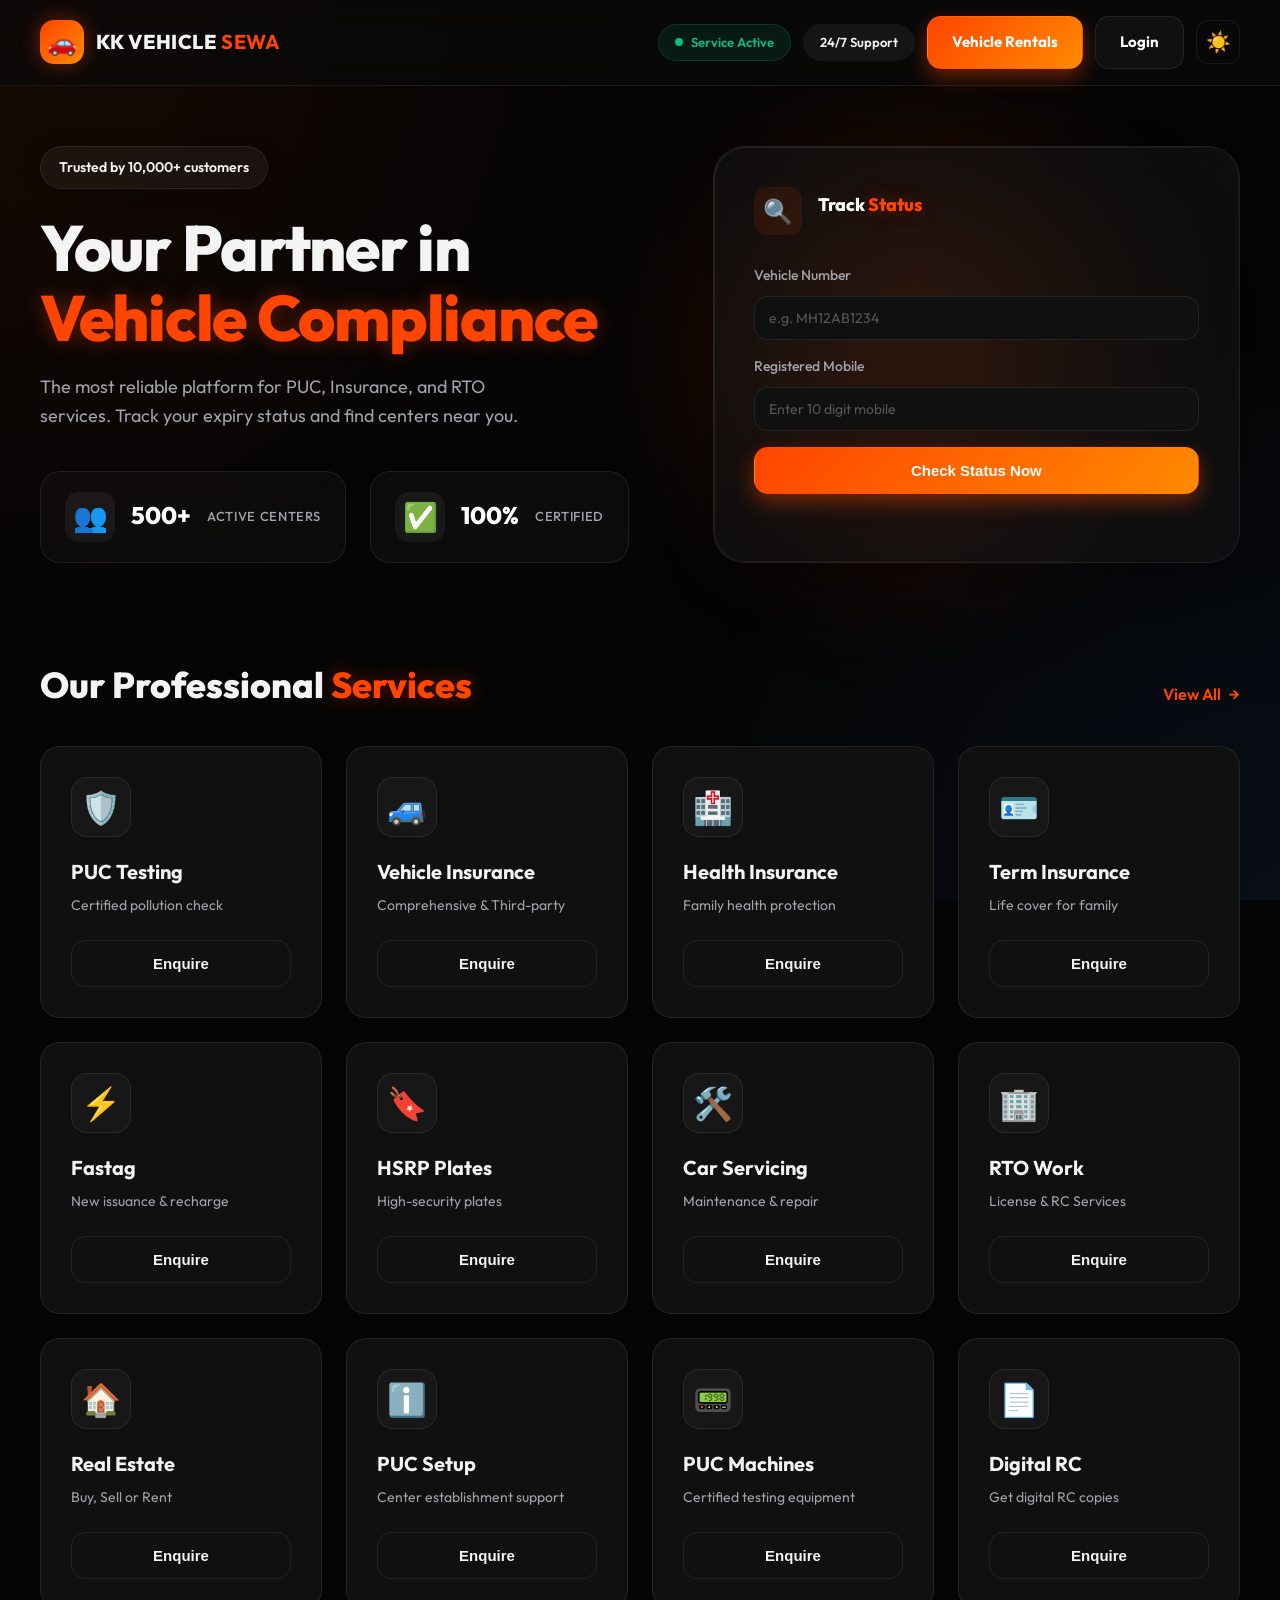
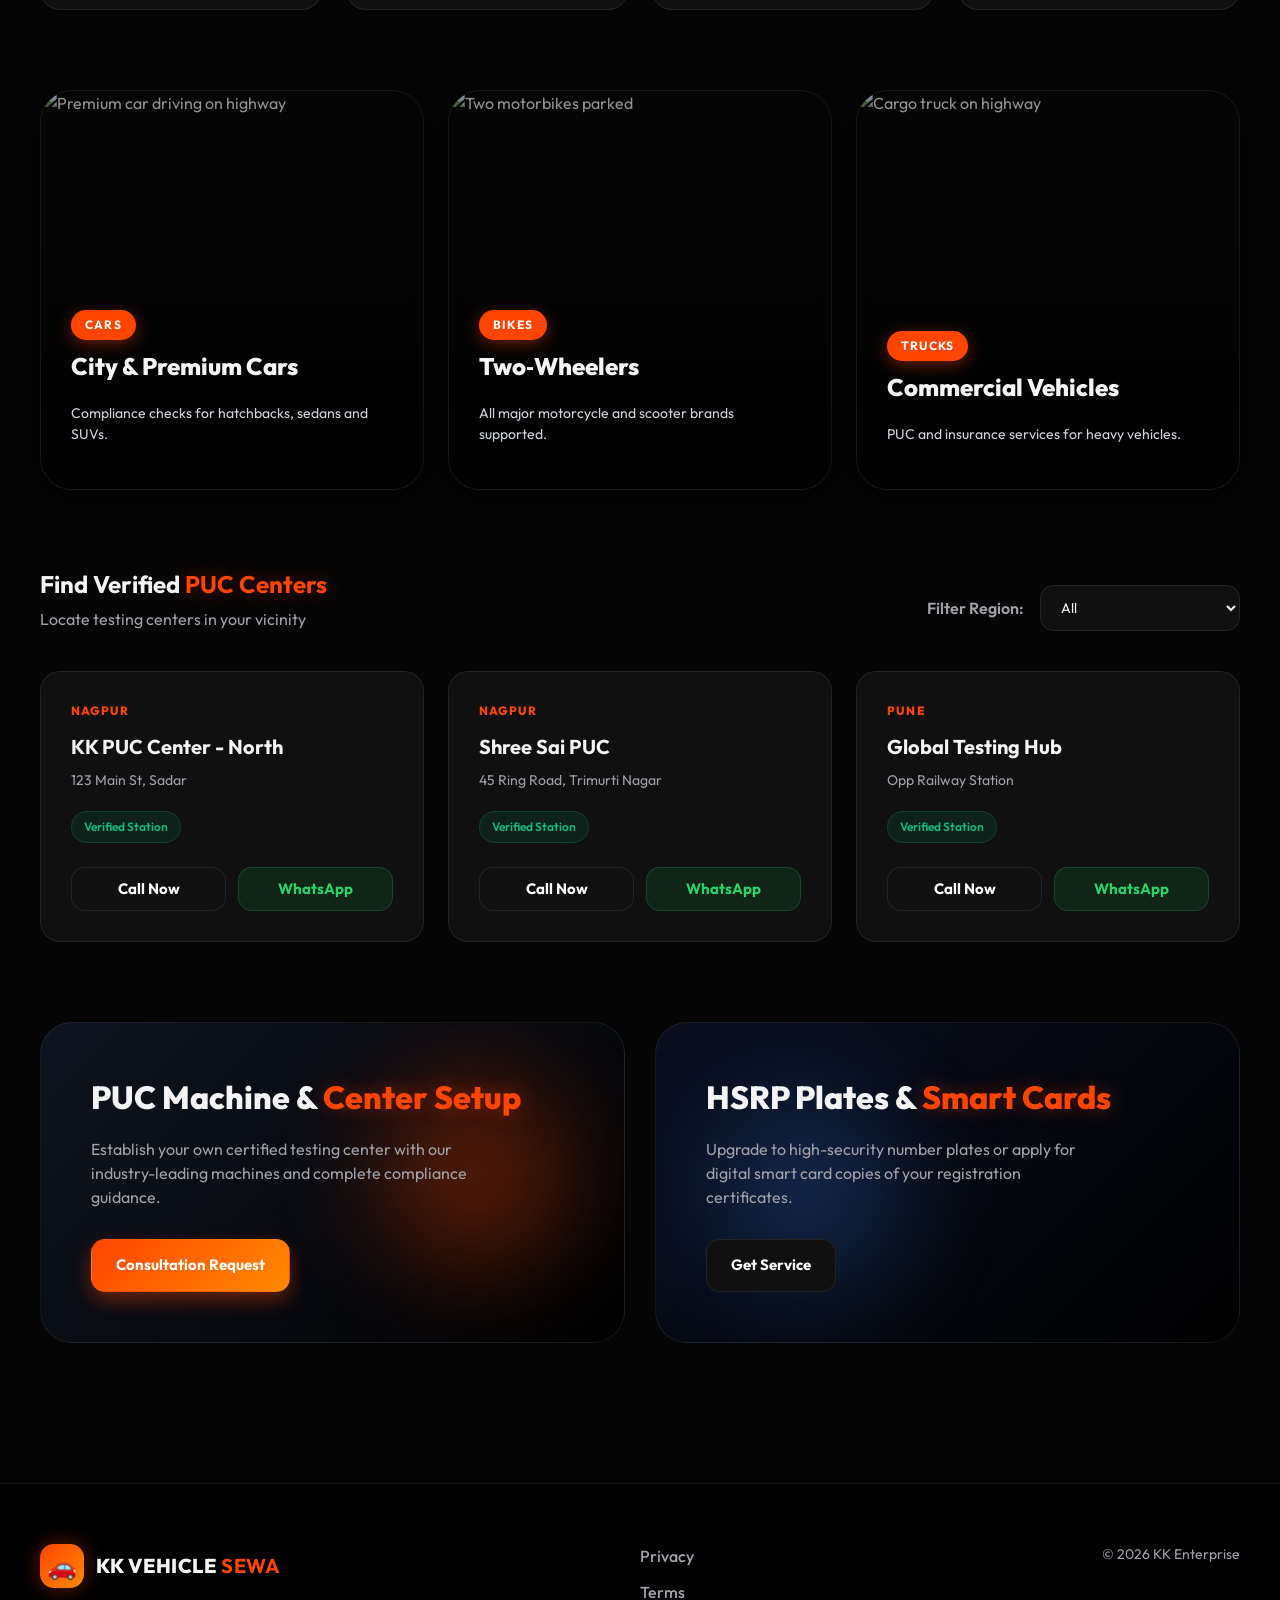
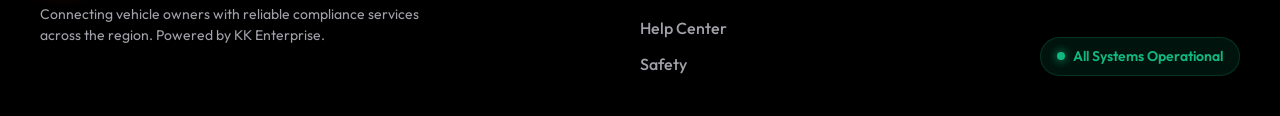
==== index.html @ 28687160 "Add files via upload" ====
<!DOCTYPE html>
<html lang="en">

<head>
  <meta charset="UTF-8" />
  <meta name="viewport" content="width=device-width, initial-scale=1" />
  <title>KK Vehicle Sewa</title>
  <link rel="preconnect" href="https://fonts.googleapis.com">
  <link rel="preconnect" href="https://fonts.gstatic.com" crossorigin>
  <link href="https://fonts.googleapis.com/css2?family=Outfit:wght@300;400;500;600;700;800&display=swap"
    rel="stylesheet">
  <link rel="stylesheet" href="styles.css" />
<script>
  (function() {
    var d = "dark";
    try {
      var s = localStorage.getItem("kk_theme");
      if (s) d = s;
    } catch(e) {}
    document.documentElement.setAttribute("data-theme", d);
  })();
</script>
</head>

<body>
  <header class="site-header">
    <div class="logo">
      <span class="logo-icon">🚗</span>
      <span class="logo-text">KK VEHICLE <b>SEWA</b></span>
    </div>
    <div class="header-actions">
      <div class="chip chip-success">
        <span class="pulse"></span>
        <span>Service Active</span>
      </div>
      <a class="chip chip-dark" href="tel:+919999999999">24/7 Support</a>
      <a class="btn btn-accent" href="rental-vehicles.html">Vehicle Rentals</a>
      <a class="btn btn-dark nav-auth-btn" href="login.html">Login</a>
      <button class="theme-toggle" onclick="toggleTheme()" aria-label="Toggle Theme">🌙</button>
    </div>
  </header>

  <main>
    <section class="hero">
      <div class="hero-left">
        <div class="trust-badge">Trusted by 10,000+ customers</div>
        <h1>Your Partner in <span class="accent">Vehicle Compliance</span></h1>
        <p>The most reliable platform for PUC, Insurance, and RTO services. Track your expiry status and find centers
          near you.</p>
        <div class="stats">
          <div class="stat">
            <div class="stat-icon">👥</div>
            <div class="stat-value">500+</div>
            <div class="stat-label">Active Centers</div>
          </div>
          <div class="stat">
            <div class="stat-icon">✅</div>
            <div class="stat-value">100%</div>
            <div class="stat-label">Certified</div>
          </div>
        </div>
      </div>
      <div class="hero-right card">
        <div class="card-header">
          <div class="card-title-icon">🔍</div>
          <div class="card-title">Track <span class="accent">Status</span></div>
        </div>
        <form id="statusForm" class="form">
          <label class="form-label">Vehicle Number</label>
          <input type="text" id="vehicleNumber" class="input" placeholder="e.g. MH12AB1234" maxlength="12" />
          <label class="form-label">Registered Mobile</label>
          <input type="tel" id="mobileNumber" class="input" placeholder="Enter 10 digit mobile" maxlength="10" />
          <button type="submit" class="btn btn-primary">Check Status Now</button>
        </form>
      </div>
      <div class="hero-bg"></div>
    </section>

    <section class="services">
      <div class="section-header">
        <h2>Our Professional <span class="accent">Services</span></h2>
        <a class="link-action" href="#">View All</a>
      </div>
      <div class="services-grid">
        <div class="service-card">
          <div class="service-icon">🛡️</div>
          <div class="service-title">PUC Testing</div>
          <div class="service-desc">Certified pollution check</div>
          <button class="btn btn-outline">Enquire</button>
        </div>
        <div class="service-card">
          <div class="service-icon">🚙</div>
          <div class="service-title">Vehicle Insurance</div>
          <div class="service-desc">Comprehensive & Third-party</div>
          <button class="btn btn-outline">Enquire</button>
        </div>
        <div class="service-card">
          <div class="service-icon">🏥</div>
          <div class="service-title">Health Insurance</div>
          <div class="service-desc">Family health protection</div>
          <button class="btn btn-outline">Enquire</button>
        </div>
        <div class="service-card">
          <div class="service-icon">🪪</div>
          <div class="service-title">Term Insurance</div>
          <div class="service-desc">Life cover for family</div>
          <button class="btn btn-outline">Enquire</button>
        </div>
        <div class="service-card">
          <div class="service-icon">⚡</div>
          <div class="service-title">Fastag</div>
          <div class="service-desc">New issuance & recharge</div>
          <button class="btn btn-outline">Enquire</button>
        </div>
        <div class="service-card">
          <div class="service-icon">🔖</div>
          <div class="service-title">HSRP Plates</div>
          <div class="service-desc">High-security plates</div>
          <button class="btn btn-outline">Enquire</button>
        </div>
        <div class="service-card">
          <div class="service-icon">🛠️</div>
          <div class="service-title">Car Servicing</div>
          <div class="service-desc">Maintenance & repair</div>
          <button class="btn btn-outline">Enquire</button>
        </div>
        <div class="service-card">
          <div class="service-icon">🏢</div>
          <div class="service-title">RTO Work</div>
          <div class="service-desc">License & RC Services</div>
          <button class="btn btn-outline">Enquire</button>
        </div>
        <div class="service-card">
          <div class="service-icon">🏠</div>
          <div class="service-title">Real Estate</div>
          <div class="service-desc">Buy, Sell or Rent</div>
          <button class="btn btn-outline">Enquire</button>
        </div>
        <div class="service-card">
          <div class="service-icon">ℹ️</div>
          <div class="service-title">PUC Setup</div>
          <div class="service-desc">Center establishment support</div>
          <button class="btn btn-outline">Enquire</button>
        </div>
        <div class="service-card">
          <div class="service-icon">📟</div>
          <div class="service-title">PUC Machines</div>
          <div class="service-desc">Certified testing equipment</div>
          <button class="btn btn-outline">Enquire</button>
        </div>
        <div class="service-card">
          <div class="service-icon">📄</div>
          <div class="service-title">Digital RC</div>
          <div class="service-desc">Get digital RC copies</div>
          <button class="btn btn-outline">Enquire</button>
        </div>
      </div>
    </section>

    <section class="vehicle-gallery">
      <div class="vehicle-card">
        <img src="https://images.unsplash.com/photo-1503736334956-4c8f8e92946d?q=80&w=1200&auto=format&fit=crop"
          alt="Premium car driving on highway" />
        <div class="vehicle-label">
          <span class="vehicle-tag">Cars</span>
          <h3>City & Premium Cars</h3>
          <p>Compliance checks for hatchbacks, sedans and SUVs.</p>
        </div>
      </div>
      <div class="vehicle-card">
        <img src="https://images.unsplash.com/photo-1493238792000-8113da705763?q=80&w=1200&auto=format&fit=crop"
          alt="Two motorbikes parked" />
        <div class="vehicle-label">
          <span class="vehicle-tag">Bikes</span>
          <h3>Two‑Wheelers</h3>
          <p>All major motorcycle and scooter brands supported.</p>
        </div>
      </div>
      <div class="vehicle-card">
        <img src="https://images.unsplash.com/photo-1501703979959-797917eb21c8?q=80&w=1200&auto=format&fit=crop"
          alt="Cargo truck on highway" />
        <div class="vehicle-label">
          <span class="vehicle-tag">Trucks</span>
          <h3>Commercial Vehicles</h3>
          <p>PUC and insurance services for heavy vehicles.</p>
        </div>
      </div>
    </section>

    <section class="centers">
      <div class="centers-header">
        <div>
          <h2>Find Verified <span class="accent">PUC Centers</span></h2>
          <div class="subtitle">Locate testing centers in your vicinity</div>
        </div>
        <div class="filter">
          <label>Filter Region:</label>
          <select id="regionFilter" class="input">
            <option value="all">All</option>
            <option value="nagpur">Nagpur</option>
            <option value="pune">Pune</option>
          </select>
        </div>
      </div>
      <div class="centers-row">
        <div class="center-card" data-region="nagpur">
          <div class="center-city">Nagpur</div>
          <div class="center-title">KK PUC Center - North</div>
          <div class="center-sub">123 Main St, Sadar</div>
          <div class="center-badges">
            <span class="badge badge-success">Verified Station</span>
          </div>
          <div class="center-actions">
            <a class="btn btn-dark" href="tel:+910000000001">Call Now</a>
            <a class="btn btn-whatsapp" href="#">WhatsApp</a>
          </div>
        </div>
        <div class="center-card" data-region="nagpur">
          <div class="center-city">Nagpur</div>
          <div class="center-title">Shree Sai PUC</div>
          <div class="center-sub">45 Ring Road, Trimurti Nagar</div>
          <div class="center-badges">
            <span class="badge badge-success">Verified Station</span>
          </div>
          <div class="center-actions">
            <a class="btn btn-dark" href="tel:+910000000002">Call Now</a>
            <a class="btn btn-whatsapp" href="#">WhatsApp</a>
          </div>
        </div>
        <div class="center-card" data-region="pune">
          <div class="center-city">Pune</div>
          <div class="center-title">Global Testing Hub</div>
          <div class="center-sub">Opp Railway Station</div>
          <div class="center-badges">
            <span class="badge badge-success">Verified Station</span>
          </div>
          <div class="center-actions">
            <a class="btn btn-dark" href="tel:+910000000003">Call Now</a>
            <a class="btn btn-whatsapp" href="#">WhatsApp</a>
          </div>
        </div>
      </div>
    </section>

    <section class="cta">
      <div class="cta-left">
        <div class="cta-title">PUC Machine & <span class="accent">Center Setup</span></div>
        <div class="cta-desc">Establish your own certified testing center with our industry-leading machines and
          complete compliance guidance.</div>
        <a class="btn btn-primary" href="#">Consultation Request</a>
      </div>
      <div class="cta-right">
        <div class="cta-title">HSRP Plates & <span class="accent">Smart Cards</span></div>
        <div class="cta-desc">Upgrade to high-security number plates or apply for digital smart card copies of your
          registration certificates.</div>
        <a class="btn btn-dark" href="#">Get Service</a>
      </div>
    </section>
  </main>

  <footer class="site-footer">
    <div class="footer-left">
      <div class="logo">
        <span class="logo-icon">🚗</span>
        <span class="logo-text">KK VEHICLE <b>SEWA</b></span>
      </div>
      <div class="footer-desc">Connecting vehicle owners with reliable compliance services across the region. Powered by
        KK Enterprise.</div>
    </div>
    <div class="footer-links">
      <a href="#">Privacy</a>
      <a href="#">Terms</a>
      <a href="#">Help Center</a>
      <a href="#">Safety</a>
    </div>
    <div class="footer-right">
      <div class="copyright">© 2026 KK Enterprise</div>
      <div class="system-status"><span class="dot"></span>All Systems Operational</div>
    </div>
  </footer>

  <div id="recordModal" class="modal">
    <div class="modal-content">
      <div class="modal-top">
        <div class="plate">MH06BU6815</div>
        <div class="status-badge">Active</div>
        <button class="modal-close" aria-label="Close">✕</button>
      </div>
      <div class="record-grid">
        <div class="record-block">
          <div class="record-title">Owner Name</div>
          <div class="record-value">Rajesh Kumar Sharma</div>
        </div>
        <div class="record-block">
          <div class="record-title">Model</div>
          <div class="record-value">Maruti Suzuki Swift VXI</div>
        </div>
        <div class="record-block">
          <div class="record-title">Fuel Type</div>
          <div class="record-value">Petrol/CNG</div>
        </div>
        <div class="record-block">
          <div class="record-title">Reg. Date</div>
          <div class="record-value">15 Mar 2022</div>
        </div>
        <div class="record-block">
          <div class="record-title">Class</div>
          <div class="record-value">Motor Car (LMV)</div>
        </div>
        <div class="record-block">
          <div class="record-title">To</div>
          <div class="record-value">14 Mar 2037</div>
        </div>
      </div>
      <div class="record-actions">
        <div class="record-card green">
          <div class="card-title">Insurance</div>
          <div class="card-sub">HDFC ERGO General Insurance</div>
          <div class="card-sub">POL: 9988776655</div>
          <div class="card-badge">Active</div>
          <div class="card-footer">Expiry: 14 Mar 2026</div>
        </div>
        <div class="record-card amber">
          <div class="card-title">PUC Status</div>
          <div class="card-sub">KK Sewa PUC Center</div>
          <div class="card-sub">PUC-2024-8899</div>
          <div class="card-badge">Active</div>
          <div class="card-footer">Expiry: 20 Jul 2026</div>
        </div>
        <div class="record-card light">
          <div class="card-title">Registering Authority</div>
          <div class="card-sub">MH-12 Pune RTO</div>
          <div class="card-sub">Chassis No XXXXX12345</div>
          <div class="card-sub">Engine No XXXXX67890</div>
          <div class="card-note">Vehicle fitness or compliance data is fetched in real-time.</div>
          <a class="btn btn-dark full" href="#">Report Discrepancy</a>
        </div>
      </div>
    </div>
  </div>

  <script src="script.js"></script>
  <!-- Mobile Bottom Navigation -->
  <nav class="bottom-nav">
    <a href="index.html" class="nav-item active">
      <span class="nav-icon">🏠</span>
      <span>Home</span>
    </a>
    <a href="rental-vehicles.html" class="nav-item">
      <span class="nav-icon">🚗</span>
      <span>Rentals</span>
    </a>
    <a href="login.html" class="nav-item nav-auth-mobile">
      <span class="nav-icon">👤</span>
      <span>Profile</span>
    </a>
    <a href="tel:+919999999999" class="nav-item">
      <span class="nav-icon">📞</span>
      <span>Support</span>
    </a>
  </nav>
</body>

</html>
---- styles.css ----
@import url('https://fonts.googleapis.com/css2?family=Outfit:wght@300;400;500;600;700;800&display=swap');

:root {
  --bg: #050505;
  --surface: #101010;
  --surface-hover: #18181b;
  --surface-glass: rgba(20, 20, 20, 0.6);
  --border: rgba(255, 255, 255, 0.08);
  --border-hover: rgba(255, 255, 255, 0.15);

  --text: #f4f4f5;
  --muted: #a1a1aa;

  --accent: #ff4500;
  /* Neon Orange/Red */
  --accent-hover: #ff5722;
  --accent-glow: rgba(255, 69, 0, 0.4);

  --blue: #3b82f6;

  --dark: #09090b;

  --success: #10b981;
  --success-bg: rgba(16, 185, 129, 0.1);
  --whatsapp: #25D366;

  --shadow: 0 10px 40px rgba(0, 0, 0, 0.5);
  --radius-sm: 12px;
  --radius: 20px;
  --radius-lg: 32px;
}

[data-theme="light"] {
  --bg: #f9fafb;
  --surface: #ffffff;
  --surface-hover: #f3f4f6;
  --surface-glass: rgba(255, 255, 255, 0.85);
  --border: rgba(0, 0, 0, 0.1);
  --border-hover: rgba(0, 0, 0, 0.15);

  --text: #111827;
  --muted: #6b7280;

  --accent: #ff4500;
  --accent-hover: #e03e00;
  --accent-glow: rgba(255, 69, 0, 0.3);

  --shadow: 0 10px 30px rgba(0, 0, 0, 0.08);
}

[data-theme="light"] body::before {
  background:
    radial-gradient(circle at 0% 0%, rgba(255, 69, 0, 0.05) 0, transparent 40%),
    radial-gradient(circle at 100% 100%, rgba(59, 130, 246, 0.05) 0, transparent 40%);
}

[data-theme="light"] .chip-dark {
  background: #f1f5f9;
  color: #0f172a;
  border-color: #e2e8f0;
}

[data-theme="light"] .btn-dark {
  background: var(--dark);
  color: #fff;
}

[data-theme="light"] .btn-outline:hover {
  background: var(--surface-hover);
  color: var(--text);
}

[data-theme="light"] .input {
  background: #f9fafb;
  color: #111827;
}

[data-theme="light"] .stat-icon,
[data-theme="light"] .service-icon {
  background: #f3f4f6;
  color: var(--accent);
}

[data-theme="light"] .stat-value,
[data-theme="light"] .record-value,
[data-theme="light"] .card-title,
[data-theme="light"] .plate,
[data-theme="light"] .modal-close {
  color: var(--text);
}

[data-theme="light"] .record-block {
  background: #f8fafc;
}

[data-theme="light"] .card-footer {
  border-color: rgba(0, 0, 0, 0.1);
  color: var(--text);
}

[data-theme="light"] .site-footer {
  background: #ffffff;
}

[data-theme="light"] .bottom-nav {
  background: rgba(255, 255, 255, 0.95);
  box-shadow: 0 -5px 20px rgba(0, 0, 0, 0.05);
}

[data-theme="light"] .modal-top {
  background: #f8fafc;
}

.theme-toggle {
  background: transparent;
  border: 1px solid var(--border);
  color: var(--text);
  width: 44px;
  height: 44px;
  border-radius: 12px;
  display: flex;
  align-items: center;
  justify-content: center;
  cursor: pointer;
  transition: all 0.3s ease;
  font-size: 20px;
}

.theme-toggle:hover {
  background: var(--surface-hover);
}

* {
  box-sizing: border-box;
}

/* ... existing code above ... */

/* Admin Panel Layout */
.admin-layout {
  display: flex;
  min-height: 100vh;
  background: var(--bg);
}

.sidebar {
  width: 280px;
  background: var(--surface-glass);
  backdrop-filter: blur(20px);
  border-right: 1px solid var(--border);
  display: flex;
  flex-direction: column;
  padding: 24px 0;
  position: fixed;
  top: 0;
  bottom: 0;
  left: 0;
  z-index: 100;
}

.sidebar-logo {
  padding: 0 24px 32px;
  border-bottom: 1px solid var(--border);
  margin-bottom: 24px;
}

.sidebar-nav {
  flex: 1;
  display: flex;
  flex-direction: column;
  gap: 8px;
  padding: 0 16px;
}

.sidebar-link {
  display: flex;
  align-items: center;
  gap: 12px;
  padding: 12px 16px;
  border-radius: 12px;
  color: var(--muted);
  text-decoration: none;
  font-weight: 500;
  transition: all 0.3s ease;
}

.sidebar-link:hover {
  background: rgba(255, 255, 255, 0.05);
  color: var(--text);
}

.sidebar-link.active {
  background: var(--accent);
  color: #fff;
  box-shadow: 0 4px 15px var(--accent-glow);
}

.sidebar-icon {
  font-size: 20px;
}

.main-content {
  flex: 1;
  margin-left: 280px;
  padding: 0;
  display: flex;
  flex-direction: column;
  min-height: 100vh;
}

.admin-header {
  height: 80px;
  padding: 0 40px;
  background: var(--surface-glass);
  backdrop-filter: blur(20px);
  border-bottom: 1px solid var(--border);
  display: flex;
  align-items: center;
  justify-content: space-between;
  position: sticky;
  top: 0;
  z-index: 90;
}

.admin-title {
  font-size: 24px;
  font-weight: 700;
  margin: 0;
}

.admin-user {
  display: flex;
  align-items: center;
  gap: 16px;
}

.admin-avatar {
  width: 40px;
  height: 40px;
  border-radius: 50%;
  background: var(--accent);
  display: flex;
  align-items: center;
  justify-content: center;
  font-weight: 700;
  color: #fff;
}

.admin-body {
  padding: 40px;
  flex: 1;
}

.admin-stats-grid {
  display: grid;
  grid-template-columns: repeat(4, 1fr);
  gap: 24px;
  margin-bottom: 40px;
}

.stat-card-glass {
  background: var(--surface-glass);
  backdrop-filter: blur(20px);
  border: 1px solid var(--border);
  border-radius: 20px;
  padding: 24px;
  display: flex;
  flex-direction: column;
  gap: 12px;
  box-shadow: var(--shadow);
}

.stat-card-title {
  color: var(--muted);
  font-size: 14px;
  font-weight: 600;
  text-transform: uppercase;
  letter-spacing: 0.5px;
}

.stat-card-value {
  font-size: 32px;
  font-weight: 800;
  color: var(--text);
}

.stat-card-trend {
  display: flex;
  align-items: center;
  gap: 8px;
  font-size: 13px;
  font-weight: 600;
}

.trend-up {
  color: var(--success);
}

.trend-down {
  color: #ef4444;
}

.admin-section {
  background: var(--surface-glass);
  backdrop-filter: blur(20px);
  border: 1px solid var(--border);
  border-radius: 24px;
  padding: 32px;
  box-shadow: var(--shadow);
  margin-bottom: 40px;
}

.admin-section-header {
  display: flex;
  justify-content: space-between;
  align-items: center;
  margin-bottom: 24px;
}

.admin-section-title {
  font-size: 20px;
  font-weight: 700;
  margin: 0;
}

.data-table {
  width: 100%;
  border-collapse: collapse;
}

.data-table th,
.data-table td {
  padding: 16px;
  text-align: left;
  border-bottom: 1px solid var(--border);
}

.data-table th {
  color: var(--muted);
  font-size: 13px;
  font-weight: 600;
  text-transform: uppercase;
  letter-spacing: 0.5px;
}

.data-table tbody tr:hover {
  background: rgba(255, 255, 255, 0.02);
}

.status-badge {
  display: inline-flex;
  padding: 6px 12px;
  border-radius: 999px;
  font-size: 12px;
  font-weight: 600;
}

.status-active {
  background: rgba(16, 185, 129, 0.15);
  color: #10b981;
}

.status-pending {
  background: rgba(245, 158, 11, 0.15);
  color: #f59e0b;
}

@media (max-width: 1024px) {
  .sidebar {
    width: 80px;
  }

  .sidebar-logo .logo-text {
    display: none;
  }

  .sidebar-link span:not(.sidebar-icon) {
    display: none;
  }

  .main-content {
    margin-left: 80px;
  }

  .admin-stats-grid {
    grid-template-columns: repeat(2, 1fr);
  }
}

@media (max-width: 768px) {
  .admin-layout {
    flex-direction: column;
  }

  .sidebar {
    position: static;
    width: 100%;
    height: auto;
    padding: 16px 0;
    border-right: none;
    border-bottom: 1px solid var(--border);
    flex-direction: row;
    align-items: center;
    justify-content: space-between;
  }

  .sidebar-logo {
    margin: 0;
    padding: 0 16px;
    border: none;
  }

  .sidebar-logo .logo-text {
    display: block;
    font-size: 18px;
  }

  .sidebar-nav {
    flex-direction: row;
    overflow-x: auto;
    padding: 0 16px;
    gap: 12px;
  }

  .sidebar-link {
    padding: 8px 12px;
  }

  .sidebar-link span:not(.sidebar-icon) {
    display: block;
    font-size: 13px;
  }

  .main-content {
    margin-left: 0;
  }

  .admin-header {
    padding: 0 20px;
  }

  .admin-body {
    padding: 20px;
  }

  .admin-stats-grid {
    grid-template-columns: 1fr;
  }

  .data-table-wrapper {
    overflow-x: auto;
  }
}

html,
body {
  height: 100%;
}

body {
  margin: 0;
  font-family: 'Outfit', sans-serif;
  color: var(--text);
  background: var(--bg);
  line-height: 1.5;
  position: relative;
  overflow-x: hidden;
}

body::before {
  content: "";
  position: fixed;
  inset: 0;
  background:
    radial-gradient(circle at 0% 0%, rgba(255, 69, 0, 0.08) 0, transparent 40%),
    radial-gradient(circle at 100% 100%, rgba(59, 130, 246, 0.08) 0, transparent 40%);
  z-index: -1;
  pointer-events: none;
}

h1,
h2,
h3,
h4,
h5,
h6 {
  margin: 0;
  line-height: 1.2;
}

.accent {
  color: var(--accent);
  text-shadow: 0 0 20px var(--accent-glow);
}

/* Header */
.site-header {
  display: flex;
  align-items: center;
  justify-content: space-between;
  padding: 16px 40px;
  background: rgba(10, 10, 10, 0.7);
  backdrop-filter: blur(20px);
  -webkit-backdrop-filter: blur(20px);
  position: sticky;
  top: 0;
  z-index: 100;
  border-bottom: 1px solid var(--border);
  gap: 16px;
  transition: all 0.3s ease;
}

.logo {
  display: flex;
  align-items: center;
  gap: 12px;
  font-weight: 800;
  font-size: 20px;
  letter-spacing: 0.02em;
  text-transform: uppercase;
}

.logo-icon {
  display: flex;
  align-items: center;
  justify-content: center;
  width: 44px;
  height: 44px;
  border-radius: 14px;
  background: linear-gradient(135deg, var(--accent), #ff8a00);
  color: #fff;
  font-size: 24px;
  box-shadow: 0 0 20px var(--accent-glow);
}

.logo-text b {
  color: var(--accent);
}

.header-actions {
  display: flex;
  align-items: center;
  gap: 12px;
  flex-wrap: wrap;
}

.chip {
  display: inline-flex;
  align-items: center;
  gap: 8px;
  padding: 8px 16px;
  border-radius: 999px;
  font-weight: 600;
  font-size: 13px;
  text-decoration: none;
  background: var(--surface);
  color: var(--text);
  border: 1px solid var(--border);
  transition: all 0.3s ease;
}

.chip:hover {
  background: var(--surface-hover);
  border-color: var(--border-hover);
}

.chip-success {
  background: var(--success-bg);
  color: var(--success);
  border-color: rgba(16, 185, 129, 0.2);
}

.pulse {
  width: 8px;
  height: 8px;
  border-radius: 50%;
  background: var(--success);
  box-shadow: 0 0 0 rgba(16, 185, 129, 0.7);
  animation: pulse 2s infinite;
}

@keyframes pulse {
  0% {
    box-shadow: 0 0 0 0 rgba(16, 185, 129, 0.5);
  }

  70% {
    box-shadow: 0 0 0 10px rgba(16, 185, 129, 0);
  }

  100% {
    box-shadow: 0 0 0 0 rgba(16, 185, 129, 0);
  }
}

.chip-dark {
  background: rgba(255, 255, 255, 0.05);
  border-color: transparent;
}

/* Buttons */
.btn {
  display: inline-flex;
  align-items: center;
  justify-content: center;
  padding: 14px 24px;
  border-radius: 14px;
  font-weight: 700;
  font-size: 15px;
  text-decoration: none;
  cursor: pointer;
  border: 1px solid transparent;
  transition: all 0.3s cubic-bezier(0.4, 0, 0.2, 1);
}

.btn:active {
  transform: scale(0.97);
}

.btn-accent,
.btn-primary {
  background: linear-gradient(135deg, var(--accent), #ff8a00);
  color: #fff;
  box-shadow: 0 8px 20px var(--accent-glow);
}

.btn-accent:hover,
.btn-primary:hover {
  box-shadow: 0 10px 25px var(--accent-glow);
  transform: translateY(-2px);
}

.btn-dark {
  background: var(--surface);
  color: #fff;
  border: 1px solid var(--border);
}

.btn-dark:hover {
  background: var(--surface-hover);
  border-color: var(--border-hover);
  transform: translateY(-2px);
}

.btn-outline {
  background: transparent;
  border: 1px solid var(--border);
  color: var(--text);
}

.btn-outline:hover {
  background: rgba(255, 255, 255, 0.05);
  border-color: var(--border-hover);
}

.btn-whatsapp {
  background: rgba(37, 211, 102, 0.1);
  color: var(--whatsapp);
  border: 1px solid rgba(37, 211, 102, 0.2);
}

.btn-whatsapp:hover {
  background: rgba(37, 211, 102, 0.2);
}

/* Forms */
.form {
  display: grid;
  gap: 16px;
}

.form-label {
  font-weight: 500;
  font-size: 14px;
  color: var(--muted);
  margin-bottom: -6px;
}

.input {
  width: 100%;
  border: 1px solid var(--border);
  background: rgba(0, 0, 0, 0.3);
  border-radius: 14px;
  padding: 16px;
  outline: none;
  font-size: 16px;
  color: #fff;
  font-family: inherit;
  transition: all 0.3s ease;
}

.input::placeholder {
  color: #555;
}

.input:focus {
  border-color: var(--accent);
  background: rgba(0, 0, 0, 0.5);
  box-shadow: 0 0 0 4px var(--accent-glow);
}

/* Typography & Layout */
main {
  padding-bottom: 60px;
}

.hero {
  display: grid;
  grid-template-columns: 1.2fr 1fr;
  gap: 40px;
  padding: 60px 40px;
  max-width: 1400px;
  margin: 0 auto;
  position: relative;
}

.hero-left {
  display: flex;
  flex-direction: column;
  justify-content: center;
  z-index: 10;
}

.trust-badge {
  display: inline-flex;
  align-items: center;
  gap: 10px;
  background: rgba(255, 255, 255, 0.05);
  padding: 10px 18px;
  border-radius: 999px;
  font-weight: 600;
  font-size: 14px;
  margin-bottom: 24px;
  border: 1px solid var(--border);
  width: fit-content;
  box-shadow: 0 4px 20px rgba(0, 0, 0, 0.2);
  backdrop-filter: blur(10px);
}

.hero-left h1 {
  font-size: clamp(48px, 5vw, 64px);
  line-height: 1.1;
  font-weight: 800;
  margin: 0 0 20px;
  letter-spacing: -0.02em;
}

.hero-left p {
  color: var(--muted);
  font-size: 18px;
  margin: 0 0 40px;
  max-width: 500px;
  line-height: 1.6;
}

.stats {
  display: flex;
  gap: 24px;
}

.stat {
  display: flex;
  align-items: center;
  gap: 16px;
  background: rgba(255, 255, 255, 0.03);
  padding: 20px 24px;
  border-radius: 20px;
  border: 1px solid var(--border);
  backdrop-filter: blur(10px);
}

.stat-icon {
  font-size: 28px;
  background: rgba(255, 255, 255, 0.05);
  width: 50px;
  height: 50px;
  display: flex;
  align-items: center;
  justify-content: center;
  border-radius: 14px;
}

.stat-value {
  font-weight: 800;
  font-size: 24px;
  color: #fff;
  line-height: 1;
  margin-bottom: 4px;
}

.stat-label {
  color: var(--muted);
  font-size: 13px;
  font-weight: 500;
  text-transform: uppercase;
  letter-spacing: 0.05em;
}

.card,
.hero-right.card {
  background: var(--surface-glass);
  border: 1px solid var(--border);
  border-radius: var(--radius-lg);
  padding: 40px;
  box-shadow: 0 20px 40px rgba(0, 0, 0, 0.4);
  backdrop-filter: blur(20px);
  -webkit-backdrop-filter: blur(20px);
  position: relative;
  z-index: 10;
}

.card::before {
  content: "";
  position: absolute;
  inset: 0;
  border-radius: var(--radius-lg);
  padding: 1px;
  background: linear-gradient(135deg, rgba(255, 255, 255, 0.1), transparent);
  -webkit-mask: linear-gradient(#fff 0 0) content-box, linear-gradient(#fff 0 0);
  mask: linear-gradient(#fff 0 0) content-box, linear-gradient(#fff 0 0);
  -webkit-mask-composite: xor;
  mask-composite: exclude;
  pointer-events: none;
}

.card-header {
  display: flex;
  align-items: center;
  gap: 16px;
  margin-bottom: 30px;
}

.card-title-icon {
  font-size: 24px;
  background: rgba(255, 69, 0, 0.1);
  color: var(--accent);
  width: 48px;
  height: 48px;
  border-radius: 12px;
  display: flex;
  align-items: center;
  justify-content: center;
}

.card-title {
  font-size: 24px;
  font-weight: 800;
}

.hero-bg {
  position: absolute;
  top: 50%;
  right: 5%;
  transform: translateY(-50%);
  width: 600px;
  height: 600px;
  background: radial-gradient(circle, var(--accent-glow) 0%, transparent 60%);
  border-radius: 50%;
  z-index: 1;
  filter: blur(60px);
  animation: float 6s ease-in-out infinite alternate;
}

@keyframes float {
  0% {
    transform: translate(0, -50%) scale(1);
    opacity: 0.6;
  }

  100% {
    transform: translate(20px, -45%) scale(1.1);
    opacity: 0.8;
  }
}

/* Services */
.services {
  padding: 40px 40px 80px;
  max-width: 1400px;
  margin: 0 auto;
}

.section-header {
  display: flex;
  align-items: flex-end;
  justify-content: space-between;
  margin-bottom: 40px;
}

.section-header h2 {
  font-size: 36px;
  font-weight: 800;
}

.link-action {
  color: var(--accent);
  font-weight: 600;
  text-decoration: none;
  font-size: 16px;
  display: flex;
  align-items: center;
  gap: 8px;
  transition: all 0.3s ease;
}

.link-action::after {
  content: "→";
  transition: transform 0.3s ease;
}

.link-action:hover {
  text-shadow: 0 0 10px var(--accent-glow);
}

.link-action:hover::after {
  transform: translateX(4px);
}

.services-grid {
  display: grid;
  grid-template-columns: repeat(auto-fill, minmax(260px, 1fr));
  gap: 24px;
}

.service-card {
  background: var(--surface);
  border: 1px solid var(--border);
  border-radius: var(--radius);
  padding: 30px;
  transition: all 0.4s cubic-bezier(0.175, 0.885, 0.32, 1.275);
  position: relative;
  overflow: hidden;
}

.service-card::before {
  content: "";
  position: absolute;
  top: 0;
  left: 0;
  right: 0;
  height: 100%;
  background: linear-gradient(180deg, rgba(255, 255, 255, 0.03) 0%, transparent 100%);
  opacity: 0;
  transition: opacity 0.4s ease;
}

.service-card:hover {
  transform: translateY(-8px);
  border-color: rgba(255, 255, 255, 0.2);
  box-shadow: 0 20px 40px rgba(0, 0, 0, 0.6), 0 0 20px rgba(255, 255, 255, 0.05);
}

.service-card:hover::before {
  opacity: 1;
}

.service-icon {
  font-size: 32px;
  width: 60px;
  height: 60px;
  background: rgba(255, 255, 255, 0.03);
  border-radius: 16px;
  display: flex;
  align-items: center;
  justify-content: center;
  margin-bottom: 20px;
  transition: all 0.3s ease;
  border: 1px solid var(--border);
}

.service-card:hover .service-icon {
  background: var(--accent);
  border-color: var(--accent);
  box-shadow: 0 0 20px var(--accent-glow);
  transform: scale(1.1) rotate(5deg);
}

.service-title {
  font-size: 20px;
  font-weight: 700;
  margin-bottom: 8px;
}

.service-desc {
  color: var(--muted);
  font-size: 14px;
  margin-bottom: 24px;
}

.service-card .btn-outline {
  width: 100%;
}

/* Vehicle Gallery */
.vehicle-gallery {
  padding: 0 40px 80px;
  max-width: 1400px;
  margin: 0 auto;
  display: grid;
  grid-template-columns: repeat(3, 1fr);
  gap: 24px;
}

.vehicle-card {
  position: relative;
  border-radius: var(--radius-lg);
  overflow: hidden;
  min-height: 400px;
  border: 1px solid var(--border);
  box-shadow: var(--shadow);
}

.vehicle-card img {
  width: 100%;
  height: 100%;
  object-fit: cover;
  display: block;
  transition: transform 0.6s cubic-bezier(0.4, 0, 0.2, 1);
  filter: brightness(0.6) saturate(0.8);
}

.vehicle-card:hover img {
  transform: scale(1.1);
  filter: brightness(0.8) saturate(1);
}

.vehicle-label {
  position: absolute;
  inset: 0;
  background: linear-gradient(180deg, transparent 40%, rgba(0, 0, 0, 0.9) 100%);
  display: flex;
  flex-direction: column;
  justify-content: flex-end;
  padding: 30px;
}

.vehicle-tag {
  display: inline-flex;
  padding: 6px 14px;
  border-radius: 999px;
  font-size: 12px;
  font-weight: 700;
  text-transform: uppercase;
  letter-spacing: 0.1em;
  background: var(--accent);
  color: #fff;
  width: fit-content;
  margin-bottom: 12px;
  box-shadow: 0 4px 15px var(--accent-glow);
}

.vehicle-label h3 {
  font-size: 24px;
  font-weight: 800;
  margin-bottom: 8px;
}

.vehicle-label p {
  color: #d1d5db;
  font-size: 14px;
}

/* Centers */
.centers {
  padding: 0 40px 80px;
  max-width: 1400px;
  margin: 0 auto;
}

.centers-header {
  display: flex;
  align-items: flex-end;
  justify-content: space-between;
  margin-bottom: 40px;
}

.subtitle {
  color: var(--muted);
  font-size: 16px;
  margin-top: 8px;
}

.filter {
  display: flex;
  align-items: center;
  gap: 16px;
}

.filter label {
  font-weight: 600;
  color: var(--muted);
}

.filter .input {
  width: 200px;
  padding: 12px 16px;
}

.centers-row {
  display: grid;
  grid-template-columns: repeat(auto-fill, minmax(300px, 1fr));
  gap: 24px;
}

.center-card {
  background: var(--surface);
  border: 1px solid var(--border);
  border-radius: var(--radius);
  padding: 30px;
  transition: all 0.3s ease;
}

.center-card:hover {
  transform: translateY(-5px);
  border-color: rgba(255, 255, 255, 0.2);
  box-shadow: 0 20px 40px rgba(0, 0, 0, 0.4);
}

.center-city {
  color: var(--accent);
  font-size: 12px;
  font-weight: 800;
  text-transform: uppercase;
  letter-spacing: 0.1em;
  margin-bottom: 12px;
}

.center-title {
  font-size: 20px;
  font-weight: 700;
  margin-bottom: 8px;
}

.center-sub {
  color: var(--muted);
  font-size: 14px;
  margin-bottom: 20px;
}

.badge {
  display: inline-flex;
  padding: 6px 12px;
  border-radius: 999px;
  font-size: 12px;
  font-weight: 600;
}

.badge-success {
  background: rgba(16, 185, 129, 0.1);
  color: var(--success);
  border: 1px solid rgba(16, 185, 129, 0.2);
}

.center-actions {
  display: flex;
  gap: 12px;
  margin-top: 24px;
}

.center-actions .btn {
  flex: 1;
  padding: 10px 16px;
}

/* CTA Section */
.cta {
  display: grid;
  grid-template-columns: 1fr 1fr;
  gap: 30px;
  padding: 0 40px 80px;
  max-width: 1400px;
  margin: 0 auto;
}

.cta-left,
.cta-right {
  border-radius: var(--radius-lg);
  padding: 50px;
  position: relative;
  overflow: hidden;
  border: 1px solid var(--border);
}

.cta-left {
  background: linear-gradient(135deg, rgba(17, 24, 39, 0.8), rgba(0, 0, 0, 0.8));
}

.cta-left::before {
  content: "";
  position: absolute;
  top: 0;
  right: 0;
  width: 300px;
  height: 300px;
  background: radial-gradient(circle, var(--accent-glow) 0%, transparent 70%);
  border-radius: 50%;
  filter: blur(40px);
  z-index: 0;
}

.cta-right {
  background: linear-gradient(135deg, rgba(30, 58, 138, 0.2), rgba(0, 0, 0, 0.8));
}

.cta-right::before {
  content: "";
  position: absolute;
  bottom: 0;
  left: 0;
  width: 300px;
  height: 300px;
  background: radial-gradient(circle, rgba(59, 130, 246, 0.3) 0%, transparent 70%);
  border-radius: 50%;
  filter: blur(40px);
  z-index: 0;
}

.cta-title,
.cta-desc,
.cta-left .btn,
.cta-right .btn {
  position: relative;
  z-index: 10;
}

.cta-title {
  font-size: 32px;
  font-weight: 800;
  margin-bottom: 16px;
}

.cta-desc {
  color: var(--muted);
  font-size: 16px;
  margin-bottom: 30px;
  max-width: 400px;
}

/* Footer */
.site-footer {
  background: #000;
  border-top: 1px solid var(--border);
  padding: 60px 40px 40px;
  display: grid;
  grid-template-columns: 2fr 1fr 1fr;
  gap: 40px;
}

.footer-desc {
  color: var(--muted);
  margin-top: 16px;
  max-width: 400px;
  font-size: 14px;
}

.footer-links {
  display: flex;
  flex-direction: column;
  gap: 12px;
}

.footer-links a {
  color: var(--muted);
  text-decoration: none;
  font-weight: 500;
  transition: color 0.3s ease;
  width: fit-content;
}

.footer-links a:hover {
  color: #fff;
}

.footer-right {
  text-align: right;
  display: flex;
  flex-direction: column;
  justify-content: space-between;
  align-items: flex-end;
}

.copyright {
  color: var(--muted);
  font-size: 14px;
}

.system-status {
  display: inline-flex;
  align-items: center;
  gap: 8px;
  color: var(--success);
  font-weight: 600;
  font-size: 14px;
  background: rgba(16, 185, 129, 0.1);
  padding: 8px 16px;
  border-radius: 999px;
  border: 1px solid rgba(16, 185, 129, 0.2);
}

.dot {
  width: 8px;
  height: 8px;
  background: var(--success);
  border-radius: 50%;
  box-shadow: 0 0 10px var(--success);
}

/* Modal updates for dark mode */
.modal {
  position: fixed;
  inset: 0;
  background: rgba(0, 0, 0, 0.8);
  backdrop-filter: blur(10px);
  -webkit-backdrop-filter: blur(10px);
  display: none;
  align-items: center;
  justify-content: center;
  padding: 20px;
  z-index: 1000;
  opacity: 0;
  transition: opacity 0.3s ease;
}

.modal.open {
  display: flex;
  opacity: 1;
}

.modal-content {
  background: var(--surface);
  border: 1px solid var(--border);
  border-radius: var(--radius-lg);
  width: 100%;
  max-width: 1000px;
  box-shadow: 0 30px 60px rgba(0, 0, 0, 0.6);
  overflow: hidden;
  transform: translateY(20px) scale(0.98);
  transition: transform 0.3s cubic-bezier(0.175, 0.885, 0.32, 1.275);
}

.modal.open .modal-content {
  transform: translateY(0) scale(1);
}

.modal-top {
  display: flex;
  align-items: center;
  justify-content: space-between;
  padding: 24px 30px;
  background: rgba(0, 0, 0, 0.4);
  border-bottom: 1px solid var(--border);
}

.modal-top>div {
  display: flex;
  align-items: center;
  gap: 16px;
}

.plate {
  font-size: 28px;
  font-weight: 800;
  letter-spacing: 0.1em;
  color: #fff;
}

.status-badge {
  background: rgba(16, 185, 129, 0.15);
  color: var(--success);
  padding: 6px 14px;
  border-radius: 999px;
  font-weight: 700;
  font-size: 14px;
  border: 1px solid rgba(16, 185, 129, 0.3);
}

.modal-close {
  background: rgba(255, 255, 255, 0.05);
  border: none;
  color: #fff;
  font-size: 20px;
  width: 40px;
  height: 40px;
  border-radius: 50%;
  cursor: pointer;
  display: flex;
  align-items: center;
  justify-content: center;
  transition: all 0.3s ease;
}

.modal-close:hover {
  background: rgba(255, 255, 255, 0.1);
  transform: rotate(90deg);
}

.record-grid {
  display: grid;
  grid-template-columns: repeat(3, 1fr);
  gap: 20px;
  padding: 30px;
}

.record-block {
  background: rgba(0, 0, 0, 0.3);
  border-radius: 16px;
  padding: 20px;
  border: 1px solid var(--border);
}

.record-title {
  color: var(--muted);
  font-size: 13px;
  text-transform: uppercase;
  letter-spacing: 0.05em;
  font-weight: 600;
}

.record-value {
  font-size: 18px;
  font-weight: 700;
  margin-top: 8px;
  color: #fff;
}

.record-actions {
  display: grid;
  grid-template-columns: repeat(3, 1fr);
  gap: 24px;
  padding: 0 30px 30px;
}

.record-card {
  border-radius: 20px;
  padding: 24px;
  border: 1px solid var(--border);
  position: relative;
  overflow: hidden;
}

.record-card.green {
  background: linear-gradient(135deg, rgba(16, 185, 129, 0.05), transparent);
  border-color: rgba(16, 185, 129, 0.2);
}

.record-card.amber {
  background: linear-gradient(135deg, rgba(245, 158, 11, 0.05), transparent);
  border-color: rgba(245, 158, 11, 0.2);
}

.record-card.light {
  background: rgba(0, 0, 0, 0.2);
}

.card-title {
  font-size: 18px;
  font-weight: 800;
  margin-bottom: 12px;
  color: #fff;
}

.card-sub {
  color: var(--muted);
  font-size: 14px;
  margin-bottom: 4px;
}

.card-badge {
  display: inline-block;
  margin-top: 16px;
  background: rgba(16, 185, 129, 0.15);
  color: var(--success);
  padding: 6px 12px;
  border-radius: 999px;
  font-weight: 700;
  font-size: 12px;
}

.card-footer {
  margin-top: 16px;
  padding-top: 16px;
  border-top: 1px solid rgba(255, 255, 255, 0.05);
  font-weight: 600;
  color: #fff;
}

.card-note {
  font-size: 13px;
  color: #ef4444;
  background: rgba(239, 68, 68, 0.1);
  padding: 12px;
  border-radius: 12px;
  margin: 16px 0;
  border: 1px solid rgba(239, 68, 68, 0.2);
}

.full {
  width: 100%;
}

/* Responsive Updates */
@media (max-width: 1200px) {

  .hero,
  .services,
  .vehicle-gallery,
  .centers,
  .cta {
    padding: 40px;
  }
}

@media (max-width: 900px) {
  .hero {
    grid-template-columns: 1fr;
    text-align: center;
  }

  .hero-left p {
    margin-left: auto;
    margin-right: auto;
  }

  .trust-badge {
    margin-left: auto;
    margin-right: auto;
  }

  .stats {
    justify-content: center;
    flex-wrap: wrap;
  }

  .hero-bg {
    right: 50%;
    transform: translate(50%, -50%);
  }

  .vehicle-gallery {
    grid-template-columns: repeat(2, 1fr);
  }

  .cta {
    grid-template-columns: 1fr;
  }

  .record-grid,
  .record-actions {
    grid-template-columns: repeat(2, 1fr);
  }

  .site-footer {
    grid-template-columns: 1fr;
    text-align: center;
  }

  .header-actions {
    justify-content: center;
  }

  .footer-links,
  .footer-right {
    align-items: center;
  }
}

@media (max-width: 640px) {

  .hero,
  .services,
  .vehicle-gallery,
  .centers,
  .cta,
  .site-footer {
    padding: 30px 20px;
  }

  .hero-left h1 {
    font-size: 40px;
  }

  .vehicle-gallery {
    grid-template-columns: 1fr;
  }

  .record-grid,
  .record-actions {
    grid-template-columns: 1fr;
  }

  .centers-header {
    flex-direction: column;
    align-items: flex-start;
    gap: 20px;
  }

  .filter {
    width: 100%;
    flex-direction: column;
    align-items: flex-start;
  }

  .filter .input {
    width: 100%;
  }

  /* Mobile App Navbar overrides */
  .header-actions {
    display: none;
    /* Hide top nav links on mobile */
  }

  .site-header {
    padding: 12px 20px;
    justify-content: center;
    /* Center logo on mobile */
  }

  .logo {
    justify-content: center;
    width: 100%;
  }

  /* Make containers edge-to-edge or use smaller radius */
  .hero,
  .services,
  .vehicle-gallery,
  .centers,
  .cta,
  .site-footer {
    padding: 24px 16px;
  }

  .card,
  .hero-right.card,
  .service-card,
  .center-card,
  .cta-left,
  .cta-right {
    border-radius: 24px;
    padding: 24px;
  }

  .hero-left h1 {
    font-size: 36px;
  }

  /* Remove large floaty background on mobile so it doesn't cause overflow */
  .hero-bg {
    display: none;
  }
}

/* Bottom Nav (App-like Navigation) */
.bottom-nav {
  display: none;
  position: fixed;
  bottom: 0;
  left: 0;
  right: 0;
  background: rgba(10, 10, 10, 0.85);
  backdrop-filter: blur(20px);
  -webkit-backdrop-filter: blur(20px);
  border-top: 1px solid var(--border);
  z-index: 1000;
  padding: 12px 20px;
  padding-bottom: calc(12px + env(safe-area-inset-bottom));
  justify-content: space-around;
  align-items: center;
  box-shadow: 0 -10px 40px rgba(0, 0, 0, 0.5);
}

.nav-item {
  display: flex;
  flex-direction: column;
  align-items: center;
  gap: 4px;
  color: var(--muted);
  text-decoration: none;
  font-size: 11px;
  font-weight: 500;
  transition: all 0.3s ease;
}

.nav-item .nav-icon {
  font-size: 20px;
  transition: all 0.3s ease;
}

.nav-item.active {
  color: var(--accent);
}

.nav-item.active .nav-icon {
  text-shadow: 0 0 10px var(--accent-glow);
  transform: translateY(-2px);
}

@media (max-width: 768px) {
  .bottom-nav {
    display: flex;
  }

  body,
  main {
    padding-bottom: 80px !important;
    /* space for bottom nav */
  }
}
/* ---- Rental Vehicles Styles ---- */

    

    

    .skip-link {
      position: absolute;
      left: 50%;
      top: -40px;
      transform: translateX(-50%);
      padding: 10px 16px;
      background: var(--accent);
      color: var(--text);
      border-radius: 99px;
      font-weight: 600;
      text-decoration: none;
      z-index: 40;
      transition: top 0.2s;
    }

    .skip-link:focus {
      top: 16px;
    }

    .rental-main {
      max-width: 1400px;
      margin: 0 auto;
      padding: 20px 40px 60px;
    }

    .rental-hero {
      margin-top: 24px;
      padding: 50px;
      border-radius: 32px;
      background: var(--surface-glass);
      color: var(--text);
      box-shadow: var(--shadow);
      border: 1px solid var(--border);
      display: grid;
      grid-template-columns: 1.5fr 1fr;
      gap: 40px;
      position: relative;
      overflow: hidden;
      backdrop-filter: blur(20px);
    }

    .rental-hero::before {
      content: '';
      position: absolute;
      inset: 0;
      background: radial-gradient(circle at top left, rgba(255, 69, 0, 0.15) 0, transparent 60%);
      pointer-events: none;
    }

    .hero-eyebrow {
      display: inline-flex;
      align-items: center;
      gap: 8px;
      padding: 8px 16px;
      border-radius: 999px;
      background: var(--surface-hover);
      border: 1px solid var(--border);
      color: var(--text);
      font-size: 13px;
      font-weight: 600;
      text-transform: uppercase;
      margin-bottom: 20px;
    }

    .hero-eyebrow-dot {
      width: 8px;
      height: 8px;
      border-radius: 50%;
      background: var(--success);
      box-shadow: 0 0 10px var(--success);
    }

    .rental-hero-heading {
      font-size: 48px;
      line-height: 1.1;
      font-weight: 800;
      margin: 0 0 16px;
    }

    .rental-hero-subtitle {
      color: var(--muted);
      font-size: 18px;
      margin: 0 0 30px;
      max-width: 500px;
    }

    .hero-ctas {
      display: flex;
      gap: 16px;
      margin-bottom: 30px;
      align-items: center;
    }

    .hero-ctas-note {
      display: inline-flex;
      align-items: center;
      gap: 8px;
      font-size: 13px;
      color: var(--muted);
    }

    .hero-ctas-note span:first-child {
      width: 20px;
      height: 20px;
      border-radius: 50%;
      background: var(--border);
      color: var(--text);
      display: flex;
      align-items: center;
      justify-content: center;
      font-size: 12px;
      font-weight: 700;
    }

    .hero-metrics {
      display: flex;
      gap: 20px;
      margin: 0;
      padding: 0;
    }

    .hero-metric {
      padding: 16px 20px;
      border-radius: 20px;
      background: var(--surface);
      border: 1px solid var(--border);
      min-width: 140px;
    }

    .hero-metric dt {
      font-size: 24px;
      font-weight: 800;
      margin: 0 0 4px;
      color: var(--accent);
    }

    .hero-metric dd {
      font-size: 13px;
      color: var(--muted);
      margin: 0;
    }

    .rental-hero-aside {
      display: grid;
      align-content: space-between;
      gap: 20px;
    }

    .hero-aside-card {
      border-radius: 24px;
      background: var(--surface);
      padding: 20px;
      border: 1px solid var(--border);
      display: grid;
      grid-template-columns: 1fr 1.2fr;
      gap: 20px;
      align-items: center;
    }

    .hero-aside-copy-vehicle {
      font-weight: 700;
      font-size: 16px;
      margin-bottom: 6px;
    }

    .hero-aside-copy-price {
      font-weight: 800;
      color: var(--accent);
      font-size: 18px;
      margin-bottom: 6px;
    }

    .hero-aside-copy-meta {
      font-size: 12px;
      color: var(--muted);
    }

    .hero-aside-visual {
      position: relative;
      border-radius: 16px;
      overflow: hidden;
      height: 130px;
    }

    .hero-aside-visual img {
      width: 100%;
      height: 100%;
      object-fit: cover;
    }

    .hero-quality-badge {
      padding: 12px 20px;
      border-radius: 999px;
      background: var(--surface);
      border: 1px solid var(--border);
      color: var(--text);
      font-size: 13px;
      font-weight: 600;
      display: inline-flex;
      align-items: center;
      gap: 10px;
      justify-self: end;
    }

    .rental-filters {
      margin-top: 30px;
      padding: 24px;
      border-radius: 24px;
      background: var(--surface-glass);
      border: 1px solid var(--border);
      backdrop-filter: blur(20px);
      display: grid;
      grid-template-columns: repeat(6, 1fr);
      gap: 20px;
      align-items: end;
    }

    .filter-group {
      display: flex;
      flex-direction: column;
      gap: 8px;
    }

    .filter-group label {
      font-weight: 600;
      font-size: 13px;
      color: var(--muted);
    }

    .select,
    .input {
      width: 100%;
      border-radius: 14px;
      border: 1px solid var(--border);
      background: var(--surface);
      padding: 12px 14px;
      color: var(--text);
      font-size: 14px;
      outline: none;
    }

    .select:focus,
    .input:focus {
      border-color: var(--accent);
      box-shadow: 0 0 0 3px var(--accent-glow);
    }

    .filters-meta {
      grid-column: span 2;
      font-size: 13px;
      color: var(--muted);
    }

    .filters-meta strong {
      color: var(--accent);
    }

    .rental-grid {
      margin-top: 40px;
    }

    .fleet-header {
      display: flex;
      align-items: flex-end;
      justify-content: space-between;
      margin-bottom: 30px;
    }

    .fleet-title {
      font-size: 32px;
      font-weight: 800;
      margin: 0 0 8px;
    }

    .fleet-subtitle {
      font-size: 15px;
      color: var(--muted);
      margin: 0;
    }

    .fleet-badges {
      display: inline-flex;
      gap: 10px;
    }

    .fleet-badge {
      padding: 8px 14px;
      border-radius: 999px;
      background: var(--surface-hover);
      border: 1px solid var(--border);
      color: var(--text);
      font-weight: 600;
      font-size: 12px;
      text-transform: uppercase;
      letter-spacing: 0.05em;
    }

    #vehicleCards {
      display: grid;
      grid-template-columns: repeat(auto-fill, minmax(300px, 1fr));
      gap: 24px;
    }

    .rental-card {
      background: var(--surface-glass);
      border-radius: 24px;
      box-shadow: var(--shadow);
      border: 1px solid var(--border);
      overflow: hidden;
      display: flex;
      flex-direction: column;
      transition: all 0.3s ease;
    }

    .rental-card:hover {
      transform: translateY(-6px);
      border-color: var(--border-hover);
    }

    .rental-card img {
      width: 100%;
      height: 220px;
      object-fit: cover;
      filter: brightness(0.8);
      transition: all 0.4s ease;
    }

    .rental-card:hover img {
      filter: brightness(1);
      transform: scale(1.03);
    }

    .rental-card-body {
      padding: 24px;
      display: flex;
      flex-direction: column;
      gap: 12px;
      flex: 1;
      z-index: 10;
      background: var(--surface-glass);
    }

    .rental-card-header {
      display: flex;
      justify-content: space-between;
      align-items: center;
    }

    .rental-card-title {
      font-weight: 800;
      font-size: 20px;
      margin: 0;
      color: var(--text);
    }

    .vehicle-pills {
      display: inline-flex;
      gap: 8px;
    }

    .vehicle-pill {
      padding: 6px 10px;
      border-radius: 999px;
      background: var(--border);
      color: var(--text);
      font-size: 11px;
      font-weight: 700;
      text-transform: uppercase;
    }

    .vehicle-pill.secondary {
      background: rgba(59, 130, 246, 0.15);
      color: #60a5fa;
    }

    .rental-card-specs {
      color: var(--muted);
      font-size: 14px;
      margin: 0;
    }

    .rental-card-price-row {
      display: flex;
      justify-content: space-between;
      align-items: baseline;
      margin-top: 8px;
    }

    .rental-card-price {
      font-weight: 800;
      font-size: 24px;
      color: var(--accent);
      margin: 0;
    }

    .rental-card-price span {
      font-size: 14px;
      color: var(--muted);
    }

    .rental-card-meta,
    .rental-card-terms {
      font-size: 13px;
      color: var(--muted);
      margin: 0;
    }

    .rental-card-actions {
      display: flex;
      gap: 12px;
      margin-top: auto;
      padding-top: 16px;
    }

    .rental-card-actions .btn {
      flex: 1;
      padding: 12px;
    }

    .loading,
    .error,
    .empty {
      text-align: center;
      padding: 60px 20px;
      color: var(--muted);
      font-size: 15px;
      background: var(--surface-glass);
      border-radius: 24px;
      border: 1px solid var(--border);
    }

    .error {
      color: #ef4444;
    }

    .loading-spinner {
      width: 40px;
      height: 40px;
      border-radius: 50%;
      border: 3px solid var(--border);
      border-top-color: var(--accent);
      margin: 0 auto 16px;
      animation: spin 1s linear infinite;
    }

    @keyframes spin {
      to {
        transform: rotate(360deg);
      }
    }

    @media (max-width: 1024px) {
      .rental-hero {
        grid-template-columns: 1fr;
      }

      .rental-filters {
        grid-template-columns: repeat(3, 1fr);
      }
    }

    @media (max-width: 768px) {
      .rental-main {
        padding: 20px;
      }

      .rental-hero {
        padding: 30px;
      }

      .rental-hero-heading {
        font-size: 36px;
      }

      .hero-ctas {
        flex-direction: column;
        align-items: stretch;
      }

      .hero-metrics {
        flex-wrap: wrap;
      }

      .rental-filters {
        grid-template-columns: repeat(2, 1fr);
        padding: 20px;
      }

      .filters-meta {
        grid-column: span 2;
      }

      .fleet-header {
        flex-direction: column;
        align-items: flex-start;
        gap: 16px;
      }
    }

    @media (max-width: 480px) {
      .rental-filters {
        grid-template-columns: 1fr;
      }

      .filters-meta {
        grid-column: auto;
      }

      .hero-aside-card {
        grid-template-columns: 1fr;
      }
    }
  
/* Rental specific light theme overrides */
[data-theme="light"] .rental-card img { filter: brightness(1); }
[data-theme="light"] .rental-card-title { color: var(--text); }
[data-theme="light"] .vehicle-pill { color: var(--text); border: 1px solid var(--border); }
[data-theme="light"] .hero-eyebrow, [data-theme="light"] .hero-quality-badge { color: var(--text); }
[data-theme="light"] .rental-hero-heading { color: var(--text); }
[data-theme="light"] .hero-aside-card { color: var(--text); }
[data-theme="light"] .hero-aside-copy-vehicle { color: var(--text); }
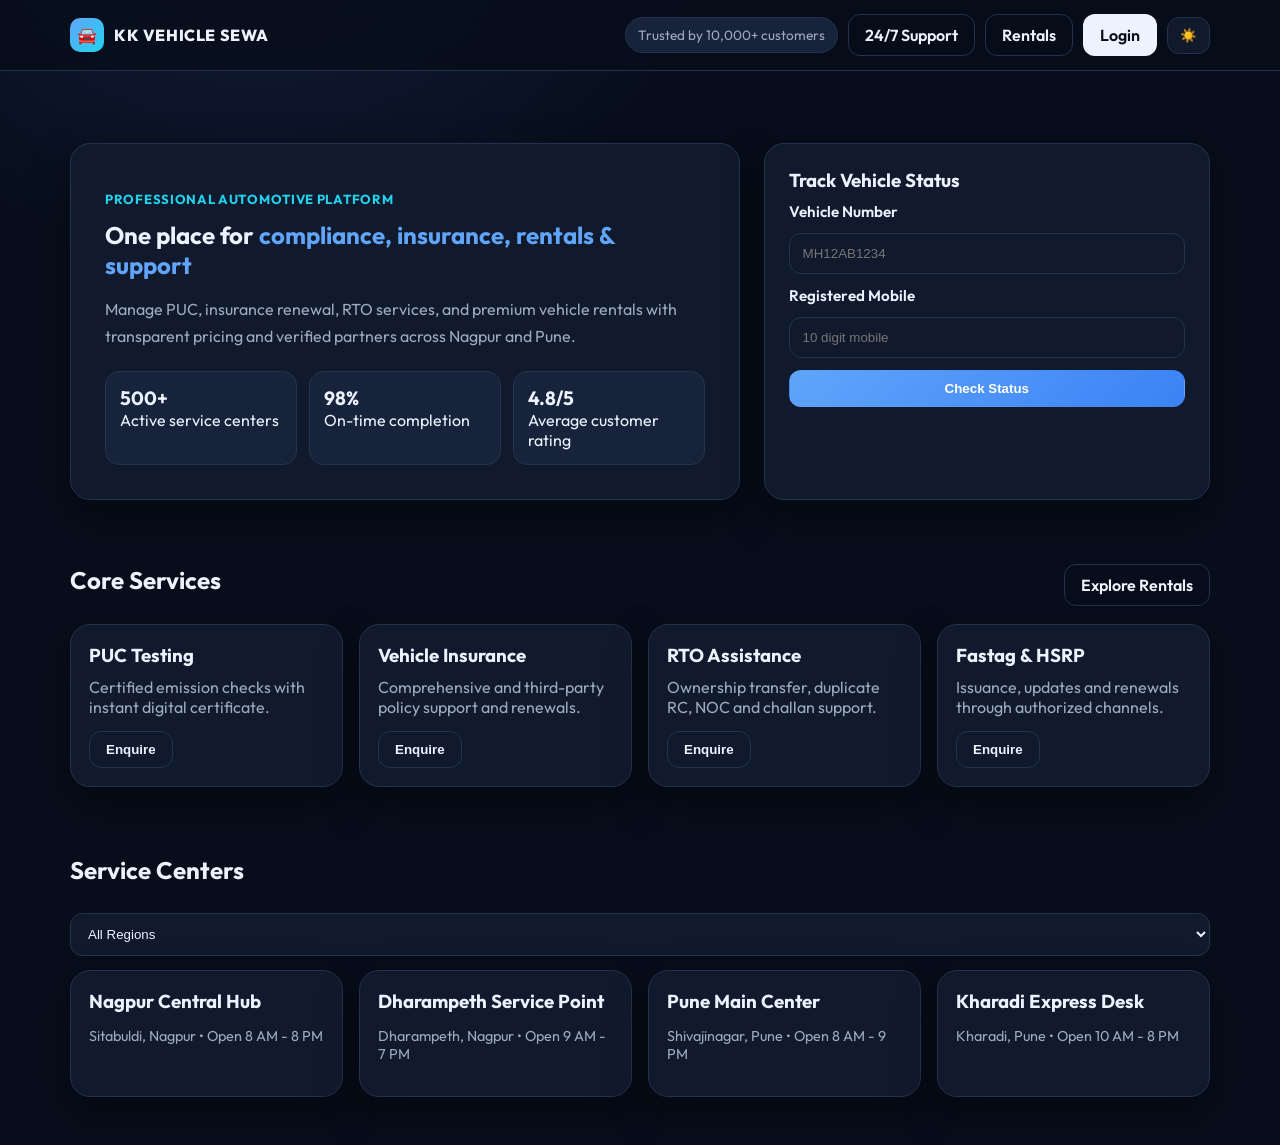
==== commit f3df242a: "Fix admin bookings selector compatibility" ====
--- a/index.html
+++ b/index.html
@@ -1,364 +1,88 @@
-<!DOCTYPE html>
-<html lang="en">
-
-<head>
-  <meta charset="UTF-8" />
-  <meta name="viewport" content="width=device-width, initial-scale=1" />
-  <title>KK Vehicle Sewa</title>
-  <link rel="preconnect" href="https://fonts.googleapis.com">
-  <link rel="preconnect" href="https://fonts.gstatic.com" crossorigin>
-  <link href="https://fonts.googleapis.com/css2?family=Outfit:wght@300;400;500;600;700;800&display=swap"
-    rel="stylesheet">
-  <link rel="stylesheet" href="styles.css" />
-<script>
-  (function() {
-    var d = "dark";
-    try {
-      var s = localStorage.getItem("kk_theme");
-      if (s) d = s;
-    } catch(e) {}
-    document.documentElement.setAttribute("data-theme", d);
-  })();
-</script>
-</head>
-
-<body>
-  <header class="site-header">
-    <div class="logo">
-      <span class="logo-icon">🚗</span>
-      <span class="logo-text">KK VEHICLE <b>SEWA</b></span>
-    </div>
-    <div class="header-actions">
-      <div class="chip chip-success">
-        <span class="pulse"></span>
-        <span>Service Active</span>
-      </div>
-      <a class="chip chip-dark" href="tel:+919999999999">24/7 Support</a>
-      <a class="btn btn-accent" href="rental-vehicles.html">Vehicle Rentals</a>
-      <a class="btn btn-dark nav-auth-btn" href="login.html">Login</a>
-      <button class="theme-toggle" onclick="toggleTheme()" aria-label="Toggle Theme">🌙</button>
-    </div>
-  </header>
-
-  <main>
-    <section class="hero">
-      <div class="hero-left">
-        <div class="trust-badge">Trusted by 10,000+ customers</div>
-        <h1>Your Partner in <span class="accent">Vehicle Compliance</span></h1>
-        <p>The most reliable platform for PUC, Insurance, and RTO services. Track your expiry status and find centers
-          near you.</p>
-        <div class="stats">
-          <div class="stat">
-            <div class="stat-icon">👥</div>
-            <div class="stat-value">500+</div>
-            <div class="stat-label">Active Centers</div>
-          </div>
-          <div class="stat">
-            <div class="stat-icon">✅</div>
-            <div class="stat-value">100%</div>
-            <div class="stat-label">Certified</div>
-          </div>
-        </div>
-      </div>
-      <div class="hero-right card">
-        <div class="card-header">
-          <div class="card-title-icon">🔍</div>
-          <div class="card-title">Track <span class="accent">Status</span></div>
-        </div>
-        <form id="statusForm" class="form">
-          <label class="form-label">Vehicle Number</label>
-          <input type="text" id="vehicleNumber" class="input" placeholder="e.g. MH12AB1234" maxlength="12" />
-          <label class="form-label">Registered Mobile</label>
-          <input type="tel" id="mobileNumber" class="input" placeholder="Enter 10 digit mobile" maxlength="10" />
-          <button type="submit" class="btn btn-primary">Check Status Now</button>
-        </form>
-      </div>
-      <div class="hero-bg"></div>
-    </section>
-
-    <section class="services">
-      <div class="section-header">
-        <h2>Our Professional <span class="accent">Services</span></h2>
-        <a class="link-action" href="#">View All</a>
-      </div>
-      <div class="services-grid">
-        <div class="service-card">
-          <div class="service-icon">🛡️</div>
-          <div class="service-title">PUC Testing</div>
-          <div class="service-desc">Certified pollution check</div>
-          <button class="btn btn-outline">Enquire</button>
-        </div>
-        <div class="service-card">
-          <div class="service-icon">🚙</div>
-          <div class="service-title">Vehicle Insurance</div>
-          <div class="service-desc">Comprehensive & Third-party</div>
-          <button class="btn btn-outline">Enquire</button>
-        </div>
-        <div class="service-card">
-          <div class="service-icon">🏥</div>
-          <div class="service-title">Health Insurance</div>
-          <div class="service-desc">Family health protection</div>
-          <button class="btn btn-outline">Enquire</button>
-        </div>
-        <div class="service-card">
-          <div class="service-icon">🪪</div>
-          <div class="service-title">Term Insurance</div>
-          <div class="service-desc">Life cover for family</div>
-          <button class="btn btn-outline">Enquire</button>
-        </div>
-        <div class="service-card">
-          <div class="service-icon">⚡</div>
-          <div class="service-title">Fastag</div>
-          <div class="service-desc">New issuance & recharge</div>
-          <button class="btn btn-outline">Enquire</button>
-        </div>
-        <div class="service-card">
-          <div class="service-icon">🔖</div>
-          <div class="service-title">HSRP Plates</div>
-          <div class="service-desc">High-security plates</div>
-          <button class="btn btn-outline">Enquire</button>
-        </div>
-        <div class="service-card">
-          <div class="service-icon">🛠️</div>
-          <div class="service-title">Car Servicing</div>
-          <div class="service-desc">Maintenance & repair</div>
-          <button class="btn btn-outline">Enquire</button>
-        </div>
-        <div class="service-card">
-          <div class="service-icon">🏢</div>
-          <div class="service-title">RTO Work</div>
-          <div class="service-desc">License & RC Services</div>
-          <button class="btn btn-outline">Enquire</button>
-        </div>
-        <div class="service-card">
-          <div class="service-icon">🏠</div>
-          <div class="service-title">Real Estate</div>
-          <div class="service-desc">Buy, Sell or Rent</div>
-          <button class="btn btn-outline">Enquire</button>
-        </div>
-        <div class="service-card">
-          <div class="service-icon">ℹ️</div>
-          <div class="service-title">PUC Setup</div>
-          <div class="service-desc">Center establishment support</div>
-          <button class="btn btn-outline">Enquire</button>
-        </div>
-        <div class="service-card">
-          <div class="service-icon">📟</div>
-          <div class="service-title">PUC Machines</div>
-          <div class="service-desc">Certified testing equipment</div>
-          <button class="btn btn-outline">Enquire</button>
-        </div>
-        <div class="service-card">
-          <div class="service-icon">📄</div>
-          <div class="service-title">Digital RC</div>
-          <div class="service-desc">Get digital RC copies</div>
-          <button class="btn btn-outline">Enquire</button>
-        </div>
-      </div>
-    </section>
-
-    <section class="vehicle-gallery">
-      <div class="vehicle-card">
-        <img src="https://images.unsplash.com/photo-1503736334956-4c8f8e92946d?q=80&w=1200&auto=format&fit=crop"
-          alt="Premium car driving on highway" />
-        <div class="vehicle-label">
-          <span class="vehicle-tag">Cars</span>
-          <h3>City & Premium Cars</h3>
-          <p>Compliance checks for hatchbacks, sedans and SUVs.</p>
-        </div>
-      </div>
-      <div class="vehicle-card">
-        <img src="https://images.unsplash.com/photo-1493238792000-8113da705763?q=80&w=1200&auto=format&fit=crop"
-          alt="Two motorbikes parked" />
-        <div class="vehicle-label">
-          <span class="vehicle-tag">Bikes</span>
-          <h3>Two‑Wheelers</h3>
-          <p>All major motorcycle and scooter brands supported.</p>
-        </div>
-      </div>
-      <div class="vehicle-card">
-        <img src="https://images.unsplash.com/photo-1501703979959-797917eb21c8?q=80&w=1200&auto=format&fit=crop"
-          alt="Cargo truck on highway" />
-        <div class="vehicle-label">
-          <span class="vehicle-tag">Trucks</span>
-          <h3>Commercial Vehicles</h3>
-          <p>PUC and insurance services for heavy vehicles.</p>
-        </div>
-      </div>
-    </section>
-
-    <section class="centers">
-      <div class="centers-header">
-        <div>
-          <h2>Find Verified <span class="accent">PUC Centers</span></h2>
-          <div class="subtitle">Locate testing centers in your vicinity</div>
-        </div>
-        <div class="filter">
-          <label>Filter Region:</label>
-          <select id="regionFilter" class="input">
-            <option value="all">All</option>
-            <option value="nagpur">Nagpur</option>
-            <option value="pune">Pune</option>
-          </select>
-        </div>
-      </div>
-      <div class="centers-row">
-        <div class="center-card" data-region="nagpur">
-          <div class="center-city">Nagpur</div>
-          <div class="center-title">KK PUC Center - North</div>
-          <div class="center-sub">123 Main St, Sadar</div>
-          <div class="center-badges">
-            <span class="badge badge-success">Verified Station</span>
-          </div>
-          <div class="center-actions">
-            <a class="btn btn-dark" href="tel:+910000000001">Call Now</a>
-            <a class="btn btn-whatsapp" href="#">WhatsApp</a>
-          </div>
-        </div>
-        <div class="center-card" data-region="nagpur">
-          <div class="center-city">Nagpur</div>
-          <div class="center-title">Shree Sai PUC</div>
-          <div class="center-sub">45 Ring Road, Trimurti Nagar</div>
-          <div class="center-badges">
-            <span class="badge badge-success">Verified Station</span>
-          </div>
-          <div class="center-actions">
-            <a class="btn btn-dark" href="tel:+910000000002">Call Now</a>
-            <a class="btn btn-whatsapp" href="#">WhatsApp</a>
-          </div>
-        </div>
-        <div class="center-card" data-region="pune">
-          <div class="center-city">Pune</div>
-          <div class="center-title">Global Testing Hub</div>
-          <div class="center-sub">Opp Railway Station</div>
-          <div class="center-badges">
-            <span class="badge badge-success">Verified Station</span>
-          </div>
-          <div class="center-actions">
-            <a class="btn btn-dark" href="tel:+910000000003">Call Now</a>
-            <a class="btn btn-whatsapp" href="#">WhatsApp</a>
-          </div>
-        </div>
-      </div>
-    </section>
-
-    <section class="cta">
-      <div class="cta-left">
-        <div class="cta-title">PUC Machine & <span class="accent">Center Setup</span></div>
-        <div class="cta-desc">Establish your own certified testing center with our industry-leading machines and
-          complete compliance guidance.</div>
-        <a class="btn btn-primary" href="#">Consultation Request</a>
-      </div>
-      <div class="cta-right">
-        <div class="cta-title">HSRP Plates & <span class="accent">Smart Cards</span></div>
-        <div class="cta-desc">Upgrade to high-security number plates or apply for digital smart card copies of your
-          registration certificates.</div>
-        <a class="btn btn-dark" href="#">Get Service</a>
-      </div>
-    </section>
-  </main>
-
-  <footer class="site-footer">
-    <div class="footer-left">
-      <div class="logo">
-        <span class="logo-icon">🚗</span>
-        <span class="logo-text">KK VEHICLE <b>SEWA</b></span>
-      </div>
-      <div class="footer-desc">Connecting vehicle owners with reliable compliance services across the region. Powered by
-        KK Enterprise.</div>
-    </div>
-    <div class="footer-links">
-      <a href="#">Privacy</a>
-      <a href="#">Terms</a>
-      <a href="#">Help Center</a>
-      <a href="#">Safety</a>
-    </div>
-    <div class="footer-right">
-      <div class="copyright">© 2026 KK Enterprise</div>
-      <div class="system-status"><span class="dot"></span>All Systems Operational</div>
-    </div>
-  </footer>
-
-  <div id="recordModal" class="modal">
-    <div class="modal-content">
-      <div class="modal-top">
-        <div class="plate">MH06BU6815</div>
-        <div class="status-badge">Active</div>
-        <button class="modal-close" aria-label="Close">✕</button>
-      </div>
-      <div class="record-grid">
-        <div class="record-block">
-          <div class="record-title">Owner Name</div>
-          <div class="record-value">Rajesh Kumar Sharma</div>
-        </div>
-        <div class="record-block">
-          <div class="record-title">Model</div>
-          <div class="record-value">Maruti Suzuki Swift VXI</div>
-        </div>
-        <div class="record-block">
-          <div class="record-title">Fuel Type</div>
-          <div class="record-value">Petrol/CNG</div>
-        </div>
-        <div class="record-block">
-          <div class="record-title">Reg. Date</div>
-          <div class="record-value">15 Mar 2022</div>
-        </div>
-        <div class="record-block">
-          <div class="record-title">Class</div>
-          <div class="record-value">Motor Car (LMV)</div>
-        </div>
-        <div class="record-block">
-          <div class="record-title">To</div>
-          <div class="record-value">14 Mar 2037</div>
-        </div>
-      </div>
-      <div class="record-actions">
-        <div class="record-card green">
-          <div class="card-title">Insurance</div>
-          <div class="card-sub">HDFC ERGO General Insurance</div>
-          <div class="card-sub">POL: 9988776655</div>
-          <div class="card-badge">Active</div>
-          <div class="card-footer">Expiry: 14 Mar 2026</div>
-        </div>
-        <div class="record-card amber">
-          <div class="card-title">PUC Status</div>
-          <div class="card-sub">KK Sewa PUC Center</div>
-          <div class="card-sub">PUC-2024-8899</div>
-          <div class="card-badge">Active</div>
-          <div class="card-footer">Expiry: 20 Jul 2026</div>
-        </div>
-        <div class="record-card light">
-          <div class="card-title">Registering Authority</div>
-          <div class="card-sub">MH-12 Pune RTO</div>
-          <div class="card-sub">Chassis No XXXXX12345</div>
-          <div class="card-sub">Engine No XXXXX67890</div>
-          <div class="card-note">Vehicle fitness or compliance data is fetched in real-time.</div>
-          <a class="btn btn-dark full" href="#">Report Discrepancy</a>
-        </div>
-      </div>
-    </div>
-  </div>
-
-  <script src="script.js"></script>
-  <!-- Mobile Bottom Navigation -->
-  <nav class="bottom-nav">
-    <a href="index.html" class="nav-item active">
-      <span class="nav-icon">🏠</span>
-      <span>Home</span>
-    </a>
-    <a href="rental-vehicles.html" class="nav-item">
-      <span class="nav-icon">🚗</span>
-      <span>Rentals</span>
-    </a>
-    <a href="login.html" class="nav-item nav-auth-mobile">
-      <span class="nav-icon">👤</span>
-      <span>Profile</span>
-    </a>
-    <a href="tel:+919999999999" class="nav-item">
-      <span class="nav-icon">📞</span>
-      <span>Support</span>
-    </a>
-  </nav>
-</body>
-
-</html>+<!DOCTYPE html>
+<html lang="en">
+<head>
+  <meta charset="UTF-8" />
+  <meta name="viewport" content="width=device-width, initial-scale=1" />
+  <title>KK Vehicle Sewa | Complete Vehicle Services</title>
+  <link rel="preconnect" href="https://fonts.googleapis.com">
+  <link rel="preconnect" href="https://fonts.gstatic.com" crossorigin>
+  <link href="https://fonts.googleapis.com/css2?family=Outfit:wght@300;400;500;600;700;800&display=swap" rel="stylesheet">
+  <link rel="stylesheet" href="styles.css" />
+</head>
+<body>
+  <header class="site-header">
+    <div class="container nav-wrap">
+      <a href="index.html" class="logo"><span class="logo-mark">🚘</span>KK VEHICLE SEWA</a>
+      <div class="header-actions">
+        <span class="badge">Trusted by 10,000+ customers</span>
+        <a class="btn btn-outline" href="tel:+919999999999">24/7 Support</a>
+        <a class="btn btn-outline" href="rental-vehicles.html">Rentals</a>
+        <a class="btn btn-dark nav-auth-btn" href="login.html">Login</a>
+        <button class="theme-toggle" onclick="toggleTheme()" aria-label="Toggle theme">🌙</button>
+      </div>
+    </div>
+  </header>
+
+  <main class="container">
+    <section class="hero">
+      <div class="hero-grid">
+        <div class="panel hero-panel">
+          <p class="eyebrow">Professional automotive platform</p>
+          <h1>One place for <span style="color:var(--primary)">compliance, insurance, rentals & support</span></h1>
+          <p class="lead">Manage PUC, insurance renewal, RTO services, and premium vehicle rentals with transparent pricing and verified partners across Nagpur and Pune.</p>
+          <div class="metric-grid">
+            <div class="metric"><strong>500+</strong>Active service centers</div>
+            <div class="metric"><strong>98%</strong>On-time completion</div>
+            <div class="metric"><strong>4.8/5</strong>Average customer rating</div>
+          </div>
+        </div>
+        <div class="panel form-card">
+          <h3>Track Vehicle Status</h3>
+          <form id="statusForm" class="form">
+            <label class="form-label" for="vehicleNumber">Vehicle Number</label>
+            <input id="vehicleNumber" class="input" placeholder="MH12AB1234" maxlength="12" required>
+            <label class="form-label" for="mobileNumber">Registered Mobile</label>
+            <input id="mobileNumber" class="input" placeholder="10 digit mobile" maxlength="10" required>
+            <button type="submit" class="btn btn-primary">Check Status</button>
+          </form>
+        </div>
+      </div>
+    </section>
+
+    <section class="section">
+      <div class="section-title-row"><h2>Core Services</h2><a href="rental-vehicles.html" class="btn btn-outline">Explore Rentals</a></div>
+      <div class="card-grid services-grid">
+        <article class="panel service-card"><h3>PUC Testing</h3><p>Certified emission checks with instant digital certificate.</p><button class="btn btn-outline">Enquire</button></article>
+        <article class="panel service-card"><h3>Vehicle Insurance</h3><p>Comprehensive and third-party policy support and renewals.</p><button class="btn btn-outline">Enquire</button></article>
+        <article class="panel service-card"><h3>RTO Assistance</h3><p>Ownership transfer, duplicate RC, NOC and challan support.</p><button class="btn btn-outline">Enquire</button></article>
+        <article class="panel service-card"><h3>Fastag & HSRP</h3><p>Issuance, updates and renewals through authorized channels.</p><button class="btn btn-outline">Enquire</button></article>
+      </div>
+    </section>
+
+    <section class="section">
+      <div class="section-title-row"><h2>Service Centers</h2></div>
+      <div class="center-controls">
+        <select id="regionFilter">
+          <option value="all">All Regions</option>
+          <option value="nagpur">Nagpur</option>
+          <option value="pune">Pune</option>
+        </select>
+      </div>
+      <div class="card-grid centers-grid">
+        <article class="panel center-card" data-region="nagpur"><h3>Nagpur Central Hub</h3><p class="helper">Sitabuldi, Nagpur • Open 8 AM - 8 PM</p></article>
+        <article class="panel center-card" data-region="nagpur"><h3>Dharampeth Service Point</h3><p class="helper">Dharampeth, Nagpur • Open 9 AM - 7 PM</p></article>
+        <article class="panel center-card" data-region="pune"><h3>Pune Main Center</h3><p class="helper">Shivajinagar, Pune • Open 8 AM - 9 PM</p></article>
+        <article class="panel center-card" data-region="pune"><h3>Kharadi Express Desk</h3><p class="helper">Kharadi, Pune • Open 10 AM - 8 PM</p></article>
+      </div>
+    </section>
+  </main>
+
+  <nav class="bottom-nav">
+    <a href="index.html" class="nav-item active"><span class="nav-icon">🏠</span><span>Home</span></a>
+    <a href="rental-vehicles.html" class="nav-item"><span class="nav-icon">🚗</span><span>Rentals</span></a>
+    <a href="login.html" class="nav-item nav-auth-mobile"><span class="nav-icon">👤</span><span>Profile</span></a>
+    <a href="tel:+919999999999" class="nav-item"><span class="nav-icon">📞</span><span>Support</span></a>
+  </nav>
+  <script src="script.js"></script>
+</body>
+</html>
--- a/styles.css
+++ b/styles.css
@@ -1,2236 +1,155 @@
-@import url('https://fonts.googleapis.com/css2?family=Outfit:wght@300;400;500;600;700;800&display=swap');
-
 :root {
-  --bg: #050505;
-  --surface: #101010;
-  --surface-hover: #18181b;
-  --surface-glass: rgba(20, 20, 20, 0.6);
-  --border: rgba(255, 255, 255, 0.08);
-  --border-hover: rgba(255, 255, 255, 0.15);
-
-  --text: #f4f4f5;
-  --muted: #a1a1aa;
-
-  --accent: #ff4500;
-  /* Neon Orange/Red */
-  --accent-hover: #ff5722;
-  --accent-glow: rgba(255, 69, 0, 0.4);
-
-  --blue: #3b82f6;
-
-  --dark: #09090b;
-
-  --success: #10b981;
-  --success-bg: rgba(16, 185, 129, 0.1);
-  --whatsapp: #25D366;
-
-  --shadow: 0 10px 40px rgba(0, 0, 0, 0.5);
-  --radius-sm: 12px;
-  --radius: 20px;
-  --radius-lg: 32px;
+  --bg: #f4f7fb;
+  --surface: #ffffff;
+  --surface-2: #eef3ff;
+  --text: #0f172a;
+  --muted: #5b6475;
+  --primary: #2563eb;
+  --primary-strong: #1e40af;
+  --accent: #0ea5e9;
+  --success: #16a34a;
+  --border: #dbe3f0;
+  --shadow: 0 14px 40px rgba(15, 23, 42, 0.08);
 }
 
-[data-theme="light"] {
-  --bg: #f9fafb;
-  --surface: #ffffff;
-  --surface-hover: #f3f4f6;
-  --surface-glass: rgba(255, 255, 255, 0.85);
-  --border: rgba(0, 0, 0, 0.1);
-  --border-hover: rgba(0, 0, 0, 0.15);
-
-  --text: #111827;
-  --muted: #6b7280;
-
-  --accent: #ff4500;
-  --accent-hover: #e03e00;
-  --accent-glow: rgba(255, 69, 0, 0.3);
-
-  --shadow: 0 10px 30px rgba(0, 0, 0, 0.08);
+:root[data-theme="dark"] {
+  --bg: #070d1a;
+  --surface: #111a2c;
+  --surface-2: #17233a;
+  --text: #ecf3ff;
+  --muted: #9fa9c0;
+  --primary: #60a5fa;
+  --primary-strong: #3b82f6;
+  --accent: #22d3ee;
+  --success: #22c55e;
+  --border: #24324d;
+  --shadow: 0 16px 40px rgba(0, 0, 0, 0.35);
 }
 
-[data-theme="light"] body::before {
-  background:
-    radial-gradient(circle at 0% 0%, rgba(255, 69, 0, 0.05) 0, transparent 40%),
-    radial-gradient(circle at 100% 100%, rgba(59, 130, 246, 0.05) 0, transparent 40%);
+* { box-sizing: border-box; }
+body {
+  margin: 0;
+  font-family: 'Outfit', sans-serif;
+  background: radial-gradient(circle at 20% -20%, #4f7cff33, transparent 30%), var(--bg);
+  color: var(--text);
 }
+a { color: inherit; text-decoration: none; }
+.container { width: min(1140px, 92vw); margin: 0 auto; }
 
-[data-theme="light"] .chip-dark {
-  background: #f1f5f9;
-  color: #0f172a;
-  border-color: #e2e8f0;
+.site-header {
+  position: sticky; top: 0; z-index: 20;
+  background: color-mix(in srgb, var(--bg) 86%, transparent);
+  backdrop-filter: blur(10px);
+  border-bottom: 1px solid var(--border);
 }
+.nav-wrap { display: flex; align-items: center; justify-content: space-between; padding: 14px 0; gap: 16px; }
+.logo { font-weight: 800; letter-spacing: .6px; display:flex; align-items:center; gap:10px; }
+.logo-mark { width: 34px; height: 34px; border-radius: 10px; display:grid; place-items:center; background: linear-gradient(135deg, var(--primary), var(--accent)); color:#fff; }
+.header-actions { display:flex; align-items:center; gap:10px; flex-wrap: wrap; justify-content:flex-end; }
 
-[data-theme="light"] .btn-dark {
-  background: var(--dark);
-  color: #fff;
+.badge { padding: 8px 12px; border-radius: 999px; background: var(--surface-2); color: var(--muted); font-size: .85rem; border: 1px solid var(--border); }
+
+.btn {
+  border: 1px solid transparent;
+  background: var(--surface-2);
+  color: var(--text);
+  padding: 10px 16px;
+  border-radius: 12px;
+  font-weight: 600;
+  cursor: pointer;
 }
+.btn:hover { transform: translateY(-1px); }
+.btn-primary { background: linear-gradient(135deg, var(--primary), var(--primary-strong)); color: white; }
+.btn-outline { border-color: var(--border); background: transparent; }
+.btn-dark { background: var(--text); color: var(--bg); }
+.theme-toggle { border:1px solid var(--border); background:var(--surface); border-radius:12px; padding:10px 12px; cursor:pointer; }
 
-[data-theme="light"] .btn-outline:hover {
-  background: var(--surface-hover);
+.hero { padding: 72px 0 44px; }
+.hero-grid { display:grid; grid-template-columns: 1.2fr .8fr; gap: 24px; align-items: stretch; }
+.panel { background: var(--surface); border:1px solid var(--border); border-radius: 20px; box-shadow: var(--shadow); }
+.hero-panel { padding: 34px; }
+.eyebrow { color: var(--accent); font-weight:700; letter-spacing:.7px; text-transform: uppercase; font-size:.82rem; }
+h1,h2,h3 { margin: 0 0 10px; }
+.lead { color: var(--muted); line-height: 1.65; }
+.metric-grid { display:grid; grid-template-columns: repeat(3,minmax(0,1fr)); gap:12px; margin-top: 22px; }
+.metric { background: var(--surface-2); border:1px solid var(--border); border-radius: 14px; padding:14px; }
+.metric strong { display:block; font-size: 1.2rem; }
+.form-card { padding: 24px; }
+.form { display:grid; gap:12px; }
+.form-label { font-weight:600; font-size:.95rem; }
+.input, select {
+  width:100%;
+  padding: 12px 13px;
+  border-radius: 12px;
+  border:1px solid var(--border);
+  background: var(--surface);
   color: var(--text);
 }
 
-[data-theme="light"] .input {
-  background: #f9fafb;
-  color: #111827;
+.section { padding: 20px 0 48px; }
+.section-title-row { display:flex; justify-content:space-between; align-items:center; margin-bottom: 18px; }
+.card-grid { display:grid; gap:16px; }
+.services-grid { grid-template-columns: repeat(auto-fit,minmax(220px,1fr)); }
+.service-card { padding: 18px; }
+.service-card p { color: var(--muted); margin: 8px 0 14px; }
+
+.center-controls { display:flex; gap:10px; align-items:center; margin-bottom:14px; }
+.centers-grid { grid-template-columns: repeat(auto-fit,minmax(250px,1fr)); }
+.center-card { padding: 18px; }
+
+.auth-layout { min-height: calc(100vh - 120px); display:grid; place-items:center; padding: 36px 0; }
+.auth-card { width:min(460px,92vw); padding: 26px; }
+.helper { color:var(--muted); font-size:.9rem; }
+.error-box { display:none; color:#ef4444; background:#ef444422; border:1px solid #ef444455; padding:8px 10px; border-radius:10px; }
+
+.filters { display:grid; grid-template-columns: repeat(5,minmax(0,1fr)); gap:10px; margin: 12px 0 20px; }
+.rental-grid { display:grid; grid-template-columns: repeat(auto-fit,minmax(280px,1fr)); gap:16px; }
+.rental-card { overflow:hidden; }
+.rental-card img { width:100%; height:180px; object-fit:cover; }
+.rental-card-body { padding:14px; }
+.rental-card-title { font-size:1.1rem; margin-bottom:6px; }
+.rental-card-specs, .rental-card-meta, .rental-card-terms { color:var(--muted); margin:.35rem 0; }
+.rental-card-price { font-size:1.4rem; font-weight:700; margin:.4rem 0; }
+.vehicle-pills { display:flex; gap:8px; }
+.vehicle-pill { font-size:.75rem; padding:4px 8px; border-radius:999px; background:var(--surface-2); border:1px solid var(--border); text-transform:capitalize; }
+.rental-card-actions { display:flex; gap:8px; margin-top: 12px; }
+
+.admin-shell { display:grid; grid-template-columns: 240px 1fr; min-height: calc(100vh - 70px); }
+.sidebar { border-right:1px solid var(--border); background: var(--surface); padding:20px; }
+.sidebar .nav-link { display:block; padding:10px 12px; border-radius:10px; color:var(--muted); margin-bottom:6px; }
+.sidebar .nav-link.active, .sidebar .nav-link:hover { background: var(--surface-2); color:var(--text); }
+.admin-main { padding: 24px; }
+.stats-grid { display:grid; grid-template-columns:repeat(4,minmax(0,1fr)); gap:12px; margin-bottom:16px; }
+.stat-card { padding:16px; }
+.stat-card-title { color:var(--muted); }
+.stat-card-value { font-size:1.4rem; font-weight:700; margin-top: 6px; }
+.data-table-wrapper { overflow:auto; }
+.data-table { width:100%; border-collapse: collapse; }
+.data-table th, .data-table td { padding:12px; border-bottom:1px solid var(--border); text-align:left; }
+.status-badge { padding:4px 10px; border-radius:999px; font-size:.78rem; font-weight:600; }
+.status-active { background:#22c55e2a; color:#16a34a; }
+.status-pending { background:#f59e0b2a; color:#d97706; }
+
+.bottom-nav {
+  position: fixed; bottom: 0; left: 0; right: 0; z-index: 30;
+  display:none; justify-content:space-around; padding:10px;
+  border-top:1px solid var(--border); background: var(--surface);
+}
+.nav-item { display:grid; place-items:center; gap:4px; font-size:.75rem; color:var(--muted); }
+.nav-item.active { color:var(--primary); }
+
+@media (max-width: 920px) {
+  .hero-grid { grid-template-columns: 1fr; }
+  .filters { grid-template-columns: repeat(2,minmax(0,1fr)); }
+  .admin-shell { grid-template-columns: 1fr; }
+  .sidebar { display:none; }
+  .stats-grid { grid-template-columns: repeat(2,minmax(0,1fr)); }
 }
 
-[data-theme="light"] .stat-icon,
-[data-theme="light"] .service-icon {
-  background: #f3f4f6;
-  color: var(--accent);
+@media (max-width: 680px) {
+  .header-actions .badge { display:none; }
+  .metric-grid { grid-template-columns:1fr; }
+  .filters { grid-template-columns: 1fr; }
+  .bottom-nav { display:flex; }
+  body { padding-bottom: 72px; }
 }
-
-[data-theme="light"] .stat-value,
-[data-theme="light"] .record-value,
-[data-theme="light"] .card-title,
-[data-theme="light"] .plate,
-[data-theme="light"] .modal-close {
-  color: var(--text);
-}
-
-[data-theme="light"] .record-block {
-  background: #f8fafc;
-}
-
-[data-theme="light"] .card-footer {
-  border-color: rgba(0, 0, 0, 0.1);
-  color: var(--text);
-}
-
-[data-theme="light"] .site-footer {
-  background: #ffffff;
-}
-
-[data-theme="light"] .bottom-nav {
-  background: rgba(255, 255, 255, 0.95);
-  box-shadow: 0 -5px 20px rgba(0, 0, 0, 0.05);
-}
-
-[data-theme="light"] .modal-top {
-  background: #f8fafc;
-}
-
-.theme-toggle {
-  background: transparent;
-  border: 1px solid var(--border);
-  color: var(--text);
-  width: 44px;
-  height: 44px;
-  border-radius: 12px;
-  display: flex;
-  align-items: center;
-  justify-content: center;
-  cursor: pointer;
-  transition: all 0.3s ease;
-  font-size: 20px;
-}
-
-.theme-toggle:hover {
-  background: var(--surface-hover);
-}
-
-* {
-  box-sizing: border-box;
-}
-
-/* ... existing code above ... */
-
-/* Admin Panel Layout */
-.admin-layout {
-  display: flex;
-  min-height: 100vh;
-  background: var(--bg);
-}
-
-.sidebar {
-  width: 280px;
-  background: var(--surface-glass);
-  backdrop-filter: blur(20px);
-  border-right: 1px solid var(--border);
-  display: flex;
-  flex-direction: column;
-  padding: 24px 0;
-  position: fixed;
-  top: 0;
-  bottom: 0;
-  left: 0;
-  z-index: 100;
-}
-
-.sidebar-logo {
-  padding: 0 24px 32px;
-  border-bottom: 1px solid var(--border);
-  margin-bottom: 24px;
-}
-
-.sidebar-nav {
-  flex: 1;
-  display: flex;
-  flex-direction: column;
-  gap: 8px;
-  padding: 0 16px;
-}
-
-.sidebar-link {
-  display: flex;
-  align-items: center;
-  gap: 12px;
-  padding: 12px 16px;
-  border-radius: 12px;
-  color: var(--muted);
-  text-decoration: none;
-  font-weight: 500;
-  transition: all 0.3s ease;
-}
-
-.sidebar-link:hover {
-  background: rgba(255, 255, 255, 0.05);
-  color: var(--text);
-}
-
-.sidebar-link.active {
-  background: var(--accent);
-  color: #fff;
-  box-shadow: 0 4px 15px var(--accent-glow);
-}
-
-.sidebar-icon {
-  font-size: 20px;
-}
-
-.main-content {
-  flex: 1;
-  margin-left: 280px;
-  padding: 0;
-  display: flex;
-  flex-direction: column;
-  min-height: 100vh;
-}
-
-.admin-header {
-  height: 80px;
-  padding: 0 40px;
-  background: var(--surface-glass);
-  backdrop-filter: blur(20px);
-  border-bottom: 1px solid var(--border);
-  display: flex;
-  align-items: center;
-  justify-content: space-between;
-  position: sticky;
-  top: 0;
-  z-index: 90;
-}
-
-.admin-title {
-  font-size: 24px;
-  font-weight: 700;
-  margin: 0;
-}
-
-.admin-user {
-  display: flex;
-  align-items: center;
-  gap: 16px;
-}
-
-.admin-avatar {
-  width: 40px;
-  height: 40px;
-  border-radius: 50%;
-  background: var(--accent);
-  display: flex;
-  align-items: center;
-  justify-content: center;
-  font-weight: 700;
-  color: #fff;
-}
-
-.admin-body {
-  padding: 40px;
-  flex: 1;
-}
-
-.admin-stats-grid {
-  display: grid;
-  grid-template-columns: repeat(4, 1fr);
-  gap: 24px;
-  margin-bottom: 40px;
-}
-
-.stat-card-glass {
-  background: var(--surface-glass);
-  backdrop-filter: blur(20px);
-  border: 1px solid var(--border);
-  border-radius: 20px;
-  padding: 24px;
-  display: flex;
-  flex-direction: column;
-  gap: 12px;
-  box-shadow: var(--shadow);
-}
-
-.stat-card-title {
-  color: var(--muted);
-  font-size: 14px;
-  font-weight: 600;
-  text-transform: uppercase;
-  letter-spacing: 0.5px;
-}
-
-.stat-card-value {
-  font-size: 32px;
-  font-weight: 800;
-  color: var(--text);
-}
-
-.stat-card-trend {
-  display: flex;
-  align-items: center;
-  gap: 8px;
-  font-size: 13px;
-  font-weight: 600;
-}
-
-.trend-up {
-  color: var(--success);
-}
-
-.trend-down {
-  color: #ef4444;
-}
-
-.admin-section {
-  background: var(--surface-glass);
-  backdrop-filter: blur(20px);
-  border: 1px solid var(--border);
-  border-radius: 24px;
-  padding: 32px;
-  box-shadow: var(--shadow);
-  margin-bottom: 40px;
-}
-
-.admin-section-header {
-  display: flex;
-  justify-content: space-between;
-  align-items: center;
-  margin-bottom: 24px;
-}
-
-.admin-section-title {
-  font-size: 20px;
-  font-weight: 700;
-  margin: 0;
-}
-
-.data-table {
-  width: 100%;
-  border-collapse: collapse;
-}
-
-.data-table th,
-.data-table td {
-  padding: 16px;
-  text-align: left;
-  border-bottom: 1px solid var(--border);
-}
-
-.data-table th {
-  color: var(--muted);
-  font-size: 13px;
-  font-weight: 600;
-  text-transform: uppercase;
-  letter-spacing: 0.5px;
-}
-
-.data-table tbody tr:hover {
-  background: rgba(255, 255, 255, 0.02);
-}
-
-.status-badge {
-  display: inline-flex;
-  padding: 6px 12px;
-  border-radius: 999px;
-  font-size: 12px;
-  font-weight: 600;
-}
-
-.status-active {
-  background: rgba(16, 185, 129, 0.15);
-  color: #10b981;
-}
-
-.status-pending {
-  background: rgba(245, 158, 11, 0.15);
-  color: #f59e0b;
-}
-
-@media (max-width: 1024px) {
-  .sidebar {
-    width: 80px;
-  }
-
-  .sidebar-logo .logo-text {
-    display: none;
-  }
-
-  .sidebar-link span:not(.sidebar-icon) {
-    display: none;
-  }
-
-  .main-content {
-    margin-left: 80px;
-  }
-
-  .admin-stats-grid {
-    grid-template-columns: repeat(2, 1fr);
-  }
-}
-
-@media (max-width: 768px) {
-  .admin-layout {
-    flex-direction: column;
-  }
-
-  .sidebar {
-    position: static;
-    width: 100%;
-    height: auto;
-    padding: 16px 0;
-    border-right: none;
-    border-bottom: 1px solid var(--border);
-    flex-direction: row;
-    align-items: center;
-    justify-content: space-between;
-  }
-
-  .sidebar-logo {
-    margin: 0;
-    padding: 0 16px;
-    border: none;
-  }
-
-  .sidebar-logo .logo-text {
-    display: block;
-    font-size: 18px;
-  }
-
-  .sidebar-nav {
-    flex-direction: row;
-    overflow-x: auto;
-    padding: 0 16px;
-    gap: 12px;
-  }
-
-  .sidebar-link {
-    padding: 8px 12px;
-  }
-
-  .sidebar-link span:not(.sidebar-icon) {
-    display: block;
-    font-size: 13px;
-  }
-
-  .main-content {
-    margin-left: 0;
-  }
-
-  .admin-header {
-    padding: 0 20px;
-  }
-
-  .admin-body {
-    padding: 20px;
-  }
-
-  .admin-stats-grid {
-    grid-template-columns: 1fr;
-  }
-
-  .data-table-wrapper {
-    overflow-x: auto;
-  }
-}
-
-html,
-body {
-  height: 100%;
-}
-
-body {
-  margin: 0;
-  font-family: 'Outfit', sans-serif;
-  color: var(--text);
-  background: var(--bg);
-  line-height: 1.5;
-  position: relative;
-  overflow-x: hidden;
-}
-
-body::before {
-  content: "";
-  position: fixed;
-  inset: 0;
-  background:
-    radial-gradient(circle at 0% 0%, rgba(255, 69, 0, 0.08) 0, transparent 40%),
-    radial-gradient(circle at 100% 100%, rgba(59, 130, 246, 0.08) 0, transparent 40%);
-  z-index: -1;
-  pointer-events: none;
-}
-
-h1,
-h2,
-h3,
-h4,
-h5,
-h6 {
-  margin: 0;
-  line-height: 1.2;
-}
-
-.accent {
-  color: var(--accent);
-  text-shadow: 0 0 20px var(--accent-glow);
-}
-
-/* Header */
-.site-header {
-  display: flex;
-  align-items: center;
-  justify-content: space-between;
-  padding: 16px 40px;
-  background: rgba(10, 10, 10, 0.7);
-  backdrop-filter: blur(20px);
-  -webkit-backdrop-filter: blur(20px);
-  position: sticky;
-  top: 0;
-  z-index: 100;
-  border-bottom: 1px solid var(--border);
-  gap: 16px;
-  transition: all 0.3s ease;
-}
-
-.logo {
-  display: flex;
-  align-items: center;
-  gap: 12px;
-  font-weight: 800;
-  font-size: 20px;
-  letter-spacing: 0.02em;
-  text-transform: uppercase;
-}
-
-.logo-icon {
-  display: flex;
-  align-items: center;
-  justify-content: center;
-  width: 44px;
-  height: 44px;
-  border-radius: 14px;
-  background: linear-gradient(135deg, var(--accent), #ff8a00);
-  color: #fff;
-  font-size: 24px;
-  box-shadow: 0 0 20px var(--accent-glow);
-}
-
-.logo-text b {
-  color: var(--accent);
-}
-
-.header-actions {
-  display: flex;
-  align-items: center;
-  gap: 12px;
-  flex-wrap: wrap;
-}
-
-.chip {
-  display: inline-flex;
-  align-items: center;
-  gap: 8px;
-  padding: 8px 16px;
-  border-radius: 999px;
-  font-weight: 600;
-  font-size: 13px;
-  text-decoration: none;
-  background: var(--surface);
-  color: var(--text);
-  border: 1px solid var(--border);
-  transition: all 0.3s ease;
-}
-
-.chip:hover {
-  background: var(--surface-hover);
-  border-color: var(--border-hover);
-}
-
-.chip-success {
-  background: var(--success-bg);
-  color: var(--success);
-  border-color: rgba(16, 185, 129, 0.2);
-}
-
-.pulse {
-  width: 8px;
-  height: 8px;
-  border-radius: 50%;
-  background: var(--success);
-  box-shadow: 0 0 0 rgba(16, 185, 129, 0.7);
-  animation: pulse 2s infinite;
-}
-
-@keyframes pulse {
-  0% {
-    box-shadow: 0 0 0 0 rgba(16, 185, 129, 0.5);
-  }
-
-  70% {
-    box-shadow: 0 0 0 10px rgba(16, 185, 129, 0);
-  }
-
-  100% {
-    box-shadow: 0 0 0 0 rgba(16, 185, 129, 0);
-  }
-}
-
-.chip-dark {
-  background: rgba(255, 255, 255, 0.05);
-  border-color: transparent;
-}
-
-/* Buttons */
-.btn {
-  display: inline-flex;
-  align-items: center;
-  justify-content: center;
-  padding: 14px 24px;
-  border-radius: 14px;
-  font-weight: 700;
-  font-size: 15px;
-  text-decoration: none;
-  cursor: pointer;
-  border: 1px solid transparent;
-  transition: all 0.3s cubic-bezier(0.4, 0, 0.2, 1);
-}
-
-.btn:active {
-  transform: scale(0.97);
-}
-
-.btn-accent,
-.btn-primary {
-  background: linear-gradient(135deg, var(--accent), #ff8a00);
-  color: #fff;
-  box-shadow: 0 8px 20px var(--accent-glow);
-}
-
-.btn-accent:hover,
-.btn-primary:hover {
-  box-shadow: 0 10px 25px var(--accent-glow);
-  transform: translateY(-2px);
-}
-
-.btn-dark {
-  background: var(--surface);
-  color: #fff;
-  border: 1px solid var(--border);
-}
-
-.btn-dark:hover {
-  background: var(--surface-hover);
-  border-color: var(--border-hover);
-  transform: translateY(-2px);
-}
-
-.btn-outline {
-  background: transparent;
-  border: 1px solid var(--border);
-  color: var(--text);
-}
-
-.btn-outline:hover {
-  background: rgba(255, 255, 255, 0.05);
-  border-color: var(--border-hover);
-}
-
-.btn-whatsapp {
-  background: rgba(37, 211, 102, 0.1);
-  color: var(--whatsapp);
-  border: 1px solid rgba(37, 211, 102, 0.2);
-}
-
-.btn-whatsapp:hover {
-  background: rgba(37, 211, 102, 0.2);
-}
-
-/* Forms */
-.form {
-  display: grid;
-  gap: 16px;
-}
-
-.form-label {
-  font-weight: 500;
-  font-size: 14px;
-  color: var(--muted);
-  margin-bottom: -6px;
-}
-
-.input {
-  width: 100%;
-  border: 1px solid var(--border);
-  background: rgba(0, 0, 0, 0.3);
-  border-radius: 14px;
-  padding: 16px;
-  outline: none;
-  font-size: 16px;
-  color: #fff;
-  font-family: inherit;
-  transition: all 0.3s ease;
-}
-
-.input::placeholder {
-  color: #555;
-}
-
-.input:focus {
-  border-color: var(--accent);
-  background: rgba(0, 0, 0, 0.5);
-  box-shadow: 0 0 0 4px var(--accent-glow);
-}
-
-/* Typography & Layout */
-main {
-  padding-bottom: 60px;
-}
-
-.hero {
-  display: grid;
-  grid-template-columns: 1.2fr 1fr;
-  gap: 40px;
-  padding: 60px 40px;
-  max-width: 1400px;
-  margin: 0 auto;
-  position: relative;
-}
-
-.hero-left {
-  display: flex;
-  flex-direction: column;
-  justify-content: center;
-  z-index: 10;
-}
-
-.trust-badge {
-  display: inline-flex;
-  align-items: center;
-  gap: 10px;
-  background: rgba(255, 255, 255, 0.05);
-  padding: 10px 18px;
-  border-radius: 999px;
-  font-weight: 600;
-  font-size: 14px;
-  margin-bottom: 24px;
-  border: 1px solid var(--border);
-  width: fit-content;
-  box-shadow: 0 4px 20px rgba(0, 0, 0, 0.2);
-  backdrop-filter: blur(10px);
-}
-
-.hero-left h1 {
-  font-size: clamp(48px, 5vw, 64px);
-  line-height: 1.1;
-  font-weight: 800;
-  margin: 0 0 20px;
-  letter-spacing: -0.02em;
-}
-
-.hero-left p {
-  color: var(--muted);
-  font-size: 18px;
-  margin: 0 0 40px;
-  max-width: 500px;
-  line-height: 1.6;
-}
-
-.stats {
-  display: flex;
-  gap: 24px;
-}
-
-.stat {
-  display: flex;
-  align-items: center;
-  gap: 16px;
-  background: rgba(255, 255, 255, 0.03);
-  padding: 20px 24px;
-  border-radius: 20px;
-  border: 1px solid var(--border);
-  backdrop-filter: blur(10px);
-}
-
-.stat-icon {
-  font-size: 28px;
-  background: rgba(255, 255, 255, 0.05);
-  width: 50px;
-  height: 50px;
-  display: flex;
-  align-items: center;
-  justify-content: center;
-  border-radius: 14px;
-}
-
-.stat-value {
-  font-weight: 800;
-  font-size: 24px;
-  color: #fff;
-  line-height: 1;
-  margin-bottom: 4px;
-}
-
-.stat-label {
-  color: var(--muted);
-  font-size: 13px;
-  font-weight: 500;
-  text-transform: uppercase;
-  letter-spacing: 0.05em;
-}
-
-.card,
-.hero-right.card {
-  background: var(--surface-glass);
-  border: 1px solid var(--border);
-  border-radius: var(--radius-lg);
-  padding: 40px;
-  box-shadow: 0 20px 40px rgba(0, 0, 0, 0.4);
-  backdrop-filter: blur(20px);
-  -webkit-backdrop-filter: blur(20px);
-  position: relative;
-  z-index: 10;
-}
-
-.card::before {
-  content: "";
-  position: absolute;
-  inset: 0;
-  border-radius: var(--radius-lg);
-  padding: 1px;
-  background: linear-gradient(135deg, rgba(255, 255, 255, 0.1), transparent);
-  -webkit-mask: linear-gradient(#fff 0 0) content-box, linear-gradient(#fff 0 0);
-  mask: linear-gradient(#fff 0 0) content-box, linear-gradient(#fff 0 0);
-  -webkit-mask-composite: xor;
-  mask-composite: exclude;
-  pointer-events: none;
-}
-
-.card-header {
-  display: flex;
-  align-items: center;
-  gap: 16px;
-  margin-bottom: 30px;
-}
-
-.card-title-icon {
-  font-size: 24px;
-  background: rgba(255, 69, 0, 0.1);
-  color: var(--accent);
-  width: 48px;
-  height: 48px;
-  border-radius: 12px;
-  display: flex;
-  align-items: center;
-  justify-content: center;
-}
-
-.card-title {
-  font-size: 24px;
-  font-weight: 800;
-}
-
-.hero-bg {
-  position: absolute;
-  top: 50%;
-  right: 5%;
-  transform: translateY(-50%);
-  width: 600px;
-  height: 600px;
-  background: radial-gradient(circle, var(--accent-glow) 0%, transparent 60%);
-  border-radius: 50%;
-  z-index: 1;
-  filter: blur(60px);
-  animation: float 6s ease-in-out infinite alternate;
-}
-
-@keyframes float {
-  0% {
-    transform: translate(0, -50%) scale(1);
-    opacity: 0.6;
-  }
-
-  100% {
-    transform: translate(20px, -45%) scale(1.1);
-    opacity: 0.8;
-  }
-}
-
-/* Services */
-.services {
-  padding: 40px 40px 80px;
-  max-width: 1400px;
-  margin: 0 auto;
-}
-
-.section-header {
-  display: flex;
-  align-items: flex-end;
-  justify-content: space-between;
-  margin-bottom: 40px;
-}
-
-.section-header h2 {
-  font-size: 36px;
-  font-weight: 800;
-}
-
-.link-action {
-  color: var(--accent);
-  font-weight: 600;
-  text-decoration: none;
-  font-size: 16px;
-  display: flex;
-  align-items: center;
-  gap: 8px;
-  transition: all 0.3s ease;
-}
-
-.link-action::after {
-  content: "→";
-  transition: transform 0.3s ease;
-}
-
-.link-action:hover {
-  text-shadow: 0 0 10px var(--accent-glow);
-}
-
-.link-action:hover::after {
-  transform: translateX(4px);
-}
-
-.services-grid {
-  display: grid;
-  grid-template-columns: repeat(auto-fill, minmax(260px, 1fr));
-  gap: 24px;
-}
-
-.service-card {
-  background: var(--surface);
-  border: 1px solid var(--border);
-  border-radius: var(--radius);
-  padding: 30px;
-  transition: all 0.4s cubic-bezier(0.175, 0.885, 0.32, 1.275);
-  position: relative;
-  overflow: hidden;
-}
-
-.service-card::before {
-  content: "";
-  position: absolute;
-  top: 0;
-  left: 0;
-  right: 0;
-  height: 100%;
-  background: linear-gradient(180deg, rgba(255, 255, 255, 0.03) 0%, transparent 100%);
-  opacity: 0;
-  transition: opacity 0.4s ease;
-}
-
-.service-card:hover {
-  transform: translateY(-8px);
-  border-color: rgba(255, 255, 255, 0.2);
-  box-shadow: 0 20px 40px rgba(0, 0, 0, 0.6), 0 0 20px rgba(255, 255, 255, 0.05);
-}
-
-.service-card:hover::before {
-  opacity: 1;
-}
-
-.service-icon {
-  font-size: 32px;
-  width: 60px;
-  height: 60px;
-  background: rgba(255, 255, 255, 0.03);
-  border-radius: 16px;
-  display: flex;
-  align-items: center;
-  justify-content: center;
-  margin-bottom: 20px;
-  transition: all 0.3s ease;
-  border: 1px solid var(--border);
-}
-
-.service-card:hover .service-icon {
-  background: var(--accent);
-  border-color: var(--accent);
-  box-shadow: 0 0 20px var(--accent-glow);
-  transform: scale(1.1) rotate(5deg);
-}
-
-.service-title {
-  font-size: 20px;
-  font-weight: 700;
-  margin-bottom: 8px;
-}
-
-.service-desc {
-  color: var(--muted);
-  font-size: 14px;
-  margin-bottom: 24px;
-}
-
-.service-card .btn-outline {
-  width: 100%;
-}
-
-/* Vehicle Gallery */
-.vehicle-gallery {
-  padding: 0 40px 80px;
-  max-width: 1400px;
-  margin: 0 auto;
-  display: grid;
-  grid-template-columns: repeat(3, 1fr);
-  gap: 24px;
-}
-
-.vehicle-card {
-  position: relative;
-  border-radius: var(--radius-lg);
-  overflow: hidden;
-  min-height: 400px;
-  border: 1px solid var(--border);
-  box-shadow: var(--shadow);
-}
-
-.vehicle-card img {
-  width: 100%;
-  height: 100%;
-  object-fit: cover;
-  display: block;
-  transition: transform 0.6s cubic-bezier(0.4, 0, 0.2, 1);
-  filter: brightness(0.6) saturate(0.8);
-}
-
-.vehicle-card:hover img {
-  transform: scale(1.1);
-  filter: brightness(0.8) saturate(1);
-}
-
-.vehicle-label {
-  position: absolute;
-  inset: 0;
-  background: linear-gradient(180deg, transparent 40%, rgba(0, 0, 0, 0.9) 100%);
-  display: flex;
-  flex-direction: column;
-  justify-content: flex-end;
-  padding: 30px;
-}
-
-.vehicle-tag {
-  display: inline-flex;
-  padding: 6px 14px;
-  border-radius: 999px;
-  font-size: 12px;
-  font-weight: 700;
-  text-transform: uppercase;
-  letter-spacing: 0.1em;
-  background: var(--accent);
-  color: #fff;
-  width: fit-content;
-  margin-bottom: 12px;
-  box-shadow: 0 4px 15px var(--accent-glow);
-}
-
-.vehicle-label h3 {
-  font-size: 24px;
-  font-weight: 800;
-  margin-bottom: 8px;
-}
-
-.vehicle-label p {
-  color: #d1d5db;
-  font-size: 14px;
-}
-
-/* Centers */
-.centers {
-  padding: 0 40px 80px;
-  max-width: 1400px;
-  margin: 0 auto;
-}
-
-.centers-header {
-  display: flex;
-  align-items: flex-end;
-  justify-content: space-between;
-  margin-bottom: 40px;
-}
-
-.subtitle {
-  color: var(--muted);
-  font-size: 16px;
-  margin-top: 8px;
-}
-
-.filter {
-  display: flex;
-  align-items: center;
-  gap: 16px;
-}
-
-.filter label {
-  font-weight: 600;
-  color: var(--muted);
-}
-
-.filter .input {
-  width: 200px;
-  padding: 12px 16px;
-}
-
-.centers-row {
-  display: grid;
-  grid-template-columns: repeat(auto-fill, minmax(300px, 1fr));
-  gap: 24px;
-}
-
-.center-card {
-  background: var(--surface);
-  border: 1px solid var(--border);
-  border-radius: var(--radius);
-  padding: 30px;
-  transition: all 0.3s ease;
-}
-
-.center-card:hover {
-  transform: translateY(-5px);
-  border-color: rgba(255, 255, 255, 0.2);
-  box-shadow: 0 20px 40px rgba(0, 0, 0, 0.4);
-}
-
-.center-city {
-  color: var(--accent);
-  font-size: 12px;
-  font-weight: 800;
-  text-transform: uppercase;
-  letter-spacing: 0.1em;
-  margin-bottom: 12px;
-}
-
-.center-title {
-  font-size: 20px;
-  font-weight: 700;
-  margin-bottom: 8px;
-}
-
-.center-sub {
-  color: var(--muted);
-  font-size: 14px;
-  margin-bottom: 20px;
-}
-
-.badge {
-  display: inline-flex;
-  padding: 6px 12px;
-  border-radius: 999px;
-  font-size: 12px;
-  font-weight: 600;
-}
-
-.badge-success {
-  background: rgba(16, 185, 129, 0.1);
-  color: var(--success);
-  border: 1px solid rgba(16, 185, 129, 0.2);
-}
-
-.center-actions {
-  display: flex;
-  gap: 12px;
-  margin-top: 24px;
-}
-
-.center-actions .btn {
-  flex: 1;
-  padding: 10px 16px;
-}
-
-/* CTA Section */
-.cta {
-  display: grid;
-  grid-template-columns: 1fr 1fr;
-  gap: 30px;
-  padding: 0 40px 80px;
-  max-width: 1400px;
-  margin: 0 auto;
-}
-
-.cta-left,
-.cta-right {
-  border-radius: var(--radius-lg);
-  padding: 50px;
-  position: relative;
-  overflow: hidden;
-  border: 1px solid var(--border);
-}
-
-.cta-left {
-  background: linear-gradient(135deg, rgba(17, 24, 39, 0.8), rgba(0, 0, 0, 0.8));
-}
-
-.cta-left::before {
-  content: "";
-  position: absolute;
-  top: 0;
-  right: 0;
-  width: 300px;
-  height: 300px;
-  background: radial-gradient(circle, var(--accent-glow) 0%, transparent 70%);
-  border-radius: 50%;
-  filter: blur(40px);
-  z-index: 0;
-}
-
-.cta-right {
-  background: linear-gradient(135deg, rgba(30, 58, 138, 0.2), rgba(0, 0, 0, 0.8));
-}
-
-.cta-right::before {
-  content: "";
-  position: absolute;
-  bottom: 0;
-  left: 0;
-  width: 300px;
-  height: 300px;
-  background: radial-gradient(circle, rgba(59, 130, 246, 0.3) 0%, transparent 70%);
-  border-radius: 50%;
-  filter: blur(40px);
-  z-index: 0;
-}
-
-.cta-title,
-.cta-desc,
-.cta-left .btn,
-.cta-right .btn {
-  position: relative;
-  z-index: 10;
-}
-
-.cta-title {
-  font-size: 32px;
-  font-weight: 800;
-  margin-bottom: 16px;
-}
-
-.cta-desc {
-  color: var(--muted);
-  font-size: 16px;
-  margin-bottom: 30px;
-  max-width: 400px;
-}
-
-/* Footer */
-.site-footer {
-  background: #000;
-  border-top: 1px solid var(--border);
-  padding: 60px 40px 40px;
-  display: grid;
-  grid-template-columns: 2fr 1fr 1fr;
-  gap: 40px;
-}
-
-.footer-desc {
-  color: var(--muted);
-  margin-top: 16px;
-  max-width: 400px;
-  font-size: 14px;
-}
-
-.footer-links {
-  display: flex;
-  flex-direction: column;
-  gap: 12px;
-}
-
-.footer-links a {
-  color: var(--muted);
-  text-decoration: none;
-  font-weight: 500;
-  transition: color 0.3s ease;
-  width: fit-content;
-}
-
-.footer-links a:hover {
-  color: #fff;
-}
-
-.footer-right {
-  text-align: right;
-  display: flex;
-  flex-direction: column;
-  justify-content: space-between;
-  align-items: flex-end;
-}
-
-.copyright {
-  color: var(--muted);
-  font-size: 14px;
-}
-
-.system-status {
-  display: inline-flex;
-  align-items: center;
-  gap: 8px;
-  color: var(--success);
-  font-weight: 600;
-  font-size: 14px;
-  background: rgba(16, 185, 129, 0.1);
-  padding: 8px 16px;
-  border-radius: 999px;
-  border: 1px solid rgba(16, 185, 129, 0.2);
-}
-
-.dot {
-  width: 8px;
-  height: 8px;
-  background: var(--success);
-  border-radius: 50%;
-  box-shadow: 0 0 10px var(--success);
-}
-
-/* Modal updates for dark mode */
-.modal {
-  position: fixed;
-  inset: 0;
-  background: rgba(0, 0, 0, 0.8);
-  backdrop-filter: blur(10px);
-  -webkit-backdrop-filter: blur(10px);
-  display: none;
-  align-items: center;
-  justify-content: center;
-  padding: 20px;
-  z-index: 1000;
-  opacity: 0;
-  transition: opacity 0.3s ease;
-}
-
-.modal.open {
-  display: flex;
-  opacity: 1;
-}
-
-.modal-content {
-  background: var(--surface);
-  border: 1px solid var(--border);
-  border-radius: var(--radius-lg);
-  width: 100%;
-  max-width: 1000px;
-  box-shadow: 0 30px 60px rgba(0, 0, 0, 0.6);
-  overflow: hidden;
-  transform: translateY(20px) scale(0.98);
-  transition: transform 0.3s cubic-bezier(0.175, 0.885, 0.32, 1.275);
-}
-
-.modal.open .modal-content {
-  transform: translateY(0) scale(1);
-}
-
-.modal-top {
-  display: flex;
-  align-items: center;
-  justify-content: space-between;
-  padding: 24px 30px;
-  background: rgba(0, 0, 0, 0.4);
-  border-bottom: 1px solid var(--border);
-}
-
-.modal-top>div {
-  display: flex;
-  align-items: center;
-  gap: 16px;
-}
-
-.plate {
-  font-size: 28px;
-  font-weight: 800;
-  letter-spacing: 0.1em;
-  color: #fff;
-}
-
-.status-badge {
-  background: rgba(16, 185, 129, 0.15);
-  color: var(--success);
-  padding: 6px 14px;
-  border-radius: 999px;
-  font-weight: 700;
-  font-size: 14px;
-  border: 1px solid rgba(16, 185, 129, 0.3);
-}
-
-.modal-close {
-  background: rgba(255, 255, 255, 0.05);
-  border: none;
-  color: #fff;
-  font-size: 20px;
-  width: 40px;
-  height: 40px;
-  border-radius: 50%;
-  cursor: pointer;
-  display: flex;
-  align-items: center;
-  justify-content: center;
-  transition: all 0.3s ease;
-}
-
-.modal-close:hover {
-  background: rgba(255, 255, 255, 0.1);
-  transform: rotate(90deg);
-}
-
-.record-grid {
-  display: grid;
-  grid-template-columns: repeat(3, 1fr);
-  gap: 20px;
-  padding: 30px;
-}
-
-.record-block {
-  background: rgba(0, 0, 0, 0.3);
-  border-radius: 16px;
-  padding: 20px;
-  border: 1px solid var(--border);
-}
-
-.record-title {
-  color: var(--muted);
-  font-size: 13px;
-  text-transform: uppercase;
-  letter-spacing: 0.05em;
-  font-weight: 600;
-}
-
-.record-value {
-  font-size: 18px;
-  font-weight: 700;
-  margin-top: 8px;
-  color: #fff;
-}
-
-.record-actions {
-  display: grid;
-  grid-template-columns: repeat(3, 1fr);
-  gap: 24px;
-  padding: 0 30px 30px;
-}
-
-.record-card {
-  border-radius: 20px;
-  padding: 24px;
-  border: 1px solid var(--border);
-  position: relative;
-  overflow: hidden;
-}
-
-.record-card.green {
-  background: linear-gradient(135deg, rgba(16, 185, 129, 0.05), transparent);
-  border-color: rgba(16, 185, 129, 0.2);
-}
-
-.record-card.amber {
-  background: linear-gradient(135deg, rgba(245, 158, 11, 0.05), transparent);
-  border-color: rgba(245, 158, 11, 0.2);
-}
-
-.record-card.light {
-  background: rgba(0, 0, 0, 0.2);
-}
-
-.card-title {
-  font-size: 18px;
-  font-weight: 800;
-  margin-bottom: 12px;
-  color: #fff;
-}
-
-.card-sub {
-  color: var(--muted);
-  font-size: 14px;
-  margin-bottom: 4px;
-}
-
-.card-badge {
-  display: inline-block;
-  margin-top: 16px;
-  background: rgba(16, 185, 129, 0.15);
-  color: var(--success);
-  padding: 6px 12px;
-  border-radius: 999px;
-  font-weight: 700;
-  font-size: 12px;
-}
-
-.card-footer {
-  margin-top: 16px;
-  padding-top: 16px;
-  border-top: 1px solid rgba(255, 255, 255, 0.05);
-  font-weight: 600;
-  color: #fff;
-}
-
-.card-note {
-  font-size: 13px;
-  color: #ef4444;
-  background: rgba(239, 68, 68, 0.1);
-  padding: 12px;
-  border-radius: 12px;
-  margin: 16px 0;
-  border: 1px solid rgba(239, 68, 68, 0.2);
-}
-
-.full {
-  width: 100%;
-}
-
-/* Responsive Updates */
-@media (max-width: 1200px) {
-
-  .hero,
-  .services,
-  .vehicle-gallery,
-  .centers,
-  .cta {
-    padding: 40px;
-  }
-}
-
-@media (max-width: 900px) {
-  .hero {
-    grid-template-columns: 1fr;
-    text-align: center;
-  }
-
-  .hero-left p {
-    margin-left: auto;
-    margin-right: auto;
-  }
-
-  .trust-badge {
-    margin-left: auto;
-    margin-right: auto;
-  }
-
-  .stats {
-    justify-content: center;
-    flex-wrap: wrap;
-  }
-
-  .hero-bg {
-    right: 50%;
-    transform: translate(50%, -50%);
-  }
-
-  .vehicle-gallery {
-    grid-template-columns: repeat(2, 1fr);
-  }
-
-  .cta {
-    grid-template-columns: 1fr;
-  }
-
-  .record-grid,
-  .record-actions {
-    grid-template-columns: repeat(2, 1fr);
-  }
-
-  .site-footer {
-    grid-template-columns: 1fr;
-    text-align: center;
-  }
-
-  .header-actions {
-    justify-content: center;
-  }
-
-  .footer-links,
-  .footer-right {
-    align-items: center;
-  }
-}
-
-@media (max-width: 640px) {
-
-  .hero,
-  .services,
-  .vehicle-gallery,
-  .centers,
-  .cta,
-  .site-footer {
-    padding: 30px 20px;
-  }
-
-  .hero-left h1 {
-    font-size: 40px;
-  }
-
-  .vehicle-gallery {
-    grid-template-columns: 1fr;
-  }
-
-  .record-grid,
-  .record-actions {
-    grid-template-columns: 1fr;
-  }
-
-  .centers-header {
-    flex-direction: column;
-    align-items: flex-start;
-    gap: 20px;
-  }
-
-  .filter {
-    width: 100%;
-    flex-direction: column;
-    align-items: flex-start;
-  }
-
-  .filter .input {
-    width: 100%;
-  }
-
-  /* Mobile App Navbar overrides */
-  .header-actions {
-    display: none;
-    /* Hide top nav links on mobile */
-  }
-
-  .site-header {
-    padding: 12px 20px;
-    justify-content: center;
-    /* Center logo on mobile */
-  }
-
-  .logo {
-    justify-content: center;
-    width: 100%;
-  }
-
-  /* Make containers edge-to-edge or use smaller radius */
-  .hero,
-  .services,
-  .vehicle-gallery,
-  .centers,
-  .cta,
-  .site-footer {
-    padding: 24px 16px;
-  }
-
-  .card,
-  .hero-right.card,
-  .service-card,
-  .center-card,
-  .cta-left,
-  .cta-right {
-    border-radius: 24px;
-    padding: 24px;
-  }
-
-  .hero-left h1 {
-    font-size: 36px;
-  }
-
-  /* Remove large floaty background on mobile so it doesn't cause overflow */
-  .hero-bg {
-    display: none;
-  }
-}
-
-/* Bottom Nav (App-like Navigation) */
-.bottom-nav {
-  display: none;
-  position: fixed;
-  bottom: 0;
-  left: 0;
-  right: 0;
-  background: rgba(10, 10, 10, 0.85);
-  backdrop-filter: blur(20px);
-  -webkit-backdrop-filter: blur(20px);
-  border-top: 1px solid var(--border);
-  z-index: 1000;
-  padding: 12px 20px;
-  padding-bottom: calc(12px + env(safe-area-inset-bottom));
-  justify-content: space-around;
-  align-items: center;
-  box-shadow: 0 -10px 40px rgba(0, 0, 0, 0.5);
-}
-
-.nav-item {
-  display: flex;
-  flex-direction: column;
-  align-items: center;
-  gap: 4px;
-  color: var(--muted);
-  text-decoration: none;
-  font-size: 11px;
-  font-weight: 500;
-  transition: all 0.3s ease;
-}
-
-.nav-item .nav-icon {
-  font-size: 20px;
-  transition: all 0.3s ease;
-}
-
-.nav-item.active {
-  color: var(--accent);
-}
-
-.nav-item.active .nav-icon {
-  text-shadow: 0 0 10px var(--accent-glow);
-  transform: translateY(-2px);
-}
-
-@media (max-width: 768px) {
-  .bottom-nav {
-    display: flex;
-  }
-
-  body,
-  main {
-    padding-bottom: 80px !important;
-    /* space for bottom nav */
-  }
-}
-/* ---- Rental Vehicles Styles ---- */
-
-    
-
-    
-
-    .skip-link {
-      position: absolute;
-      left: 50%;
-      top: -40px;
-      transform: translateX(-50%);
-      padding: 10px 16px;
-      background: var(--accent);
-      color: var(--text);
-      border-radius: 99px;
-      font-weight: 600;
-      text-decoration: none;
-      z-index: 40;
-      transition: top 0.2s;
-    }
-
-    .skip-link:focus {
-      top: 16px;
-    }
-
-    .rental-main {
-      max-width: 1400px;
-      margin: 0 auto;
-      padding: 20px 40px 60px;
-    }
-
-    .rental-hero {
-      margin-top: 24px;
-      padding: 50px;
-      border-radius: 32px;
-      background: var(--surface-glass);
-      color: var(--text);
-      box-shadow: var(--shadow);
-      border: 1px solid var(--border);
-      display: grid;
-      grid-template-columns: 1.5fr 1fr;
-      gap: 40px;
-      position: relative;
-      overflow: hidden;
-      backdrop-filter: blur(20px);
-    }
-
-    .rental-hero::before {
-      content: '';
-      position: absolute;
-      inset: 0;
-      background: radial-gradient(circle at top left, rgba(255, 69, 0, 0.15) 0, transparent 60%);
-      pointer-events: none;
-    }
-
-    .hero-eyebrow {
-      display: inline-flex;
-      align-items: center;
-      gap: 8px;
-      padding: 8px 16px;
-      border-radius: 999px;
-      background: var(--surface-hover);
-      border: 1px solid var(--border);
-      color: var(--text);
-      font-size: 13px;
-      font-weight: 600;
-      text-transform: uppercase;
-      margin-bottom: 20px;
-    }
-
-    .hero-eyebrow-dot {
-      width: 8px;
-      height: 8px;
-      border-radius: 50%;
-      background: var(--success);
-      box-shadow: 0 0 10px var(--success);
-    }
-
-    .rental-hero-heading {
-      font-size: 48px;
-      line-height: 1.1;
-      font-weight: 800;
-      margin: 0 0 16px;
-    }
-
-    .rental-hero-subtitle {
-      color: var(--muted);
-      font-size: 18px;
-      margin: 0 0 30px;
-      max-width: 500px;
-    }
-
-    .hero-ctas {
-      display: flex;
-      gap: 16px;
-      margin-bottom: 30px;
-      align-items: center;
-    }
-
-    .hero-ctas-note {
-      display: inline-flex;
-      align-items: center;
-      gap: 8px;
-      font-size: 13px;
-      color: var(--muted);
-    }
-
-    .hero-ctas-note span:first-child {
-      width: 20px;
-      height: 20px;
-      border-radius: 50%;
-      background: var(--border);
-      color: var(--text);
-      display: flex;
-      align-items: center;
-      justify-content: center;
-      font-size: 12px;
-      font-weight: 700;
-    }
-
-    .hero-metrics {
-      display: flex;
-      gap: 20px;
-      margin: 0;
-      padding: 0;
-    }
-
-    .hero-metric {
-      padding: 16px 20px;
-      border-radius: 20px;
-      background: var(--surface);
-      border: 1px solid var(--border);
-      min-width: 140px;
-    }
-
-    .hero-metric dt {
-      font-size: 24px;
-      font-weight: 800;
-      margin: 0 0 4px;
-      color: var(--accent);
-    }
-
-    .hero-metric dd {
-      font-size: 13px;
-      color: var(--muted);
-      margin: 0;
-    }
-
-    .rental-hero-aside {
-      display: grid;
-      align-content: space-between;
-      gap: 20px;
-    }
-
-    .hero-aside-card {
-      border-radius: 24px;
-      background: var(--surface);
-      padding: 20px;
-      border: 1px solid var(--border);
-      display: grid;
-      grid-template-columns: 1fr 1.2fr;
-      gap: 20px;
-      align-items: center;
-    }
-
-    .hero-aside-copy-vehicle {
-      font-weight: 700;
-      font-size: 16px;
-      margin-bottom: 6px;
-    }
-
-    .hero-aside-copy-price {
-      font-weight: 800;
-      color: var(--accent);
-      font-size: 18px;
-      margin-bottom: 6px;
-    }
-
-    .hero-aside-copy-meta {
-      font-size: 12px;
-      color: var(--muted);
-    }
-
-    .hero-aside-visual {
-      position: relative;
-      border-radius: 16px;
-      overflow: hidden;
-      height: 130px;
-    }
-
-    .hero-aside-visual img {
-      width: 100%;
-      height: 100%;
-      object-fit: cover;
-    }
-
-    .hero-quality-badge {
-      padding: 12px 20px;
-      border-radius: 999px;
-      background: var(--surface);
-      border: 1px solid var(--border);
-      color: var(--text);
-      font-size: 13px;
-      font-weight: 600;
-      display: inline-flex;
-      align-items: center;
-      gap: 10px;
-      justify-self: end;
-    }
-
-    .rental-filters {
-      margin-top: 30px;
-      padding: 24px;
-      border-radius: 24px;
-      background: var(--surface-glass);
-      border: 1px solid var(--border);
-      backdrop-filter: blur(20px);
-      display: grid;
-      grid-template-columns: repeat(6, 1fr);
-      gap: 20px;
-      align-items: end;
-    }
-
-    .filter-group {
-      display: flex;
-      flex-direction: column;
-      gap: 8px;
-    }
-
-    .filter-group label {
-      font-weight: 600;
-      font-size: 13px;
-      color: var(--muted);
-    }
-
-    .select,
-    .input {
-      width: 100%;
-      border-radius: 14px;
-      border: 1px solid var(--border);
-      background: var(--surface);
-      padding: 12px 14px;
-      color: var(--text);
-      font-size: 14px;
-      outline: none;
-    }
-
-    .select:focus,
-    .input:focus {
-      border-color: var(--accent);
-      box-shadow: 0 0 0 3px var(--accent-glow);
-    }
-
-    .filters-meta {
-      grid-column: span 2;
-      font-size: 13px;
-      color: var(--muted);
-    }
-
-    .filters-meta strong {
-      color: var(--accent);
-    }
-
-    .rental-grid {
-      margin-top: 40px;
-    }
-
-    .fleet-header {
-      display: flex;
-      align-items: flex-end;
-      justify-content: space-between;
-      margin-bottom: 30px;
-    }
-
-    .fleet-title {
-      font-size: 32px;
-      font-weight: 800;
-      margin: 0 0 8px;
-    }
-
-    .fleet-subtitle {
-      font-size: 15px;
-      color: var(--muted);
-      margin: 0;
-    }
-
-    .fleet-badges {
-      display: inline-flex;
-      gap: 10px;
-    }
-
-    .fleet-badge {
-      padding: 8px 14px;
-      border-radius: 999px;
-      background: var(--surface-hover);
-      border: 1px solid var(--border);
-      color: var(--text);
-      font-weight: 600;
-      font-size: 12px;
-      text-transform: uppercase;
-      letter-spacing: 0.05em;
-    }
-
-    #vehicleCards {
-      display: grid;
-      grid-template-columns: repeat(auto-fill, minmax(300px, 1fr));
-      gap: 24px;
-    }
-
-    .rental-card {
-      background: var(--surface-glass);
-      border-radius: 24px;
-      box-shadow: var(--shadow);
-      border: 1px solid var(--border);
-      overflow: hidden;
-      display: flex;
-      flex-direction: column;
-      transition: all 0.3s ease;
-    }
-
-    .rental-card:hover {
-      transform: translateY(-6px);
-      border-color: var(--border-hover);
-    }
-
-    .rental-card img {
-      width: 100%;
-      height: 220px;
-      object-fit: cover;
-      filter: brightness(0.8);
-      transition: all 0.4s ease;
-    }
-
-    .rental-card:hover img {
-      filter: brightness(1);
-      transform: scale(1.03);
-    }
-
-    .rental-card-body {
-      padding: 24px;
-      display: flex;
-      flex-direction: column;
-      gap: 12px;
-      flex: 1;
-      z-index: 10;
-      background: var(--surface-glass);
-    }
-
-    .rental-card-header {
-      display: flex;
-      justify-content: space-between;
-      align-items: center;
-    }
-
-    .rental-card-title {
-      font-weight: 800;
-      font-size: 20px;
-      margin: 0;
-      color: var(--text);
-    }
-
-    .vehicle-pills {
-      display: inline-flex;
-      gap: 8px;
-    }
-
-    .vehicle-pill {
-      padding: 6px 10px;
-      border-radius: 999px;
-      background: var(--border);
-      color: var(--text);
-      font-size: 11px;
-      font-weight: 700;
-      text-transform: uppercase;
-    }
-
-    .vehicle-pill.secondary {
-      background: rgba(59, 130, 246, 0.15);
-      color: #60a5fa;
-    }
-
-    .rental-card-specs {
-      color: var(--muted);
-      font-size: 14px;
-      margin: 0;
-    }
-
-    .rental-card-price-row {
-      display: flex;
-      justify-content: space-between;
-      align-items: baseline;
-      margin-top: 8px;
-    }
-
-    .rental-card-price {
-      font-weight: 800;
-      font-size: 24px;
-      color: var(--accent);
-      margin: 0;
-    }
-
-    .rental-card-price span {
-      font-size: 14px;
-      color: var(--muted);
-    }
-
-    .rental-card-meta,
-    .rental-card-terms {
-      font-size: 13px;
-      color: var(--muted);
-      margin: 0;
-    }
-
-    .rental-card-actions {
-      display: flex;
-      gap: 12px;
-      margin-top: auto;
-      padding-top: 16px;
-    }
-
-    .rental-card-actions .btn {
-      flex: 1;
-      padding: 12px;
-    }
-
-    .loading,
-    .error,
-    .empty {
-      text-align: center;
-      padding: 60px 20px;
-      color: var(--muted);
-      font-size: 15px;
-      background: var(--surface-glass);
-      border-radius: 24px;
-      border: 1px solid var(--border);
-    }
-
-    .error {
-      color: #ef4444;
-    }
-
-    .loading-spinner {
-      width: 40px;
-      height: 40px;
-      border-radius: 50%;
-      border: 3px solid var(--border);
-      border-top-color: var(--accent);
-      margin: 0 auto 16px;
-      animation: spin 1s linear infinite;
-    }
-
-    @keyframes spin {
-      to {
-        transform: rotate(360deg);
-      }
-    }
-
-    @media (max-width: 1024px) {
-      .rental-hero {
-        grid-template-columns: 1fr;
-      }
-
-      .rental-filters {
-        grid-template-columns: repeat(3, 1fr);
-      }
-    }
-
-    @media (max-width: 768px) {
-      .rental-main {
-        padding: 20px;
-      }
-
-      .rental-hero {
-        padding: 30px;
-      }
-
-      .rental-hero-heading {
-        font-size: 36px;
-      }
-
-      .hero-ctas {
-        flex-direction: column;
-        align-items: stretch;
-      }
-
-      .hero-metrics {
-        flex-wrap: wrap;
-      }
-
-      .rental-filters {
-        grid-template-columns: repeat(2, 1fr);
-        padding: 20px;
-      }
-
-      .filters-meta {
-        grid-column: span 2;
-      }
-
-      .fleet-header {
-        flex-direction: column;
-        align-items: flex-start;
-        gap: 16px;
-      }
-    }
-
-    @media (max-width: 480px) {
-      .rental-filters {
-        grid-template-columns: 1fr;
-      }
-
-      .filters-meta {
-        grid-column: auto;
-      }
-
-      .hero-aside-card {
-        grid-template-columns: 1fr;
-      }
-    }
-  
-/* Rental specific light theme overrides */
-[data-theme="light"] .rental-card img { filter: brightness(1); }
-[data-theme="light"] .rental-card-title { color: var(--text); }
-[data-theme="light"] .vehicle-pill { color: var(--text); border: 1px solid var(--border); }
-[data-theme="light"] .hero-eyebrow, [data-theme="light"] .hero-quality-badge { color: var(--text); }
-[data-theme="light"] .rental-hero-heading { color: var(--text); }
-[data-theme="light"] .hero-aside-card { color: var(--text); }
-[data-theme="light"] .hero-aside-copy-vehicle { color: var(--text); }
